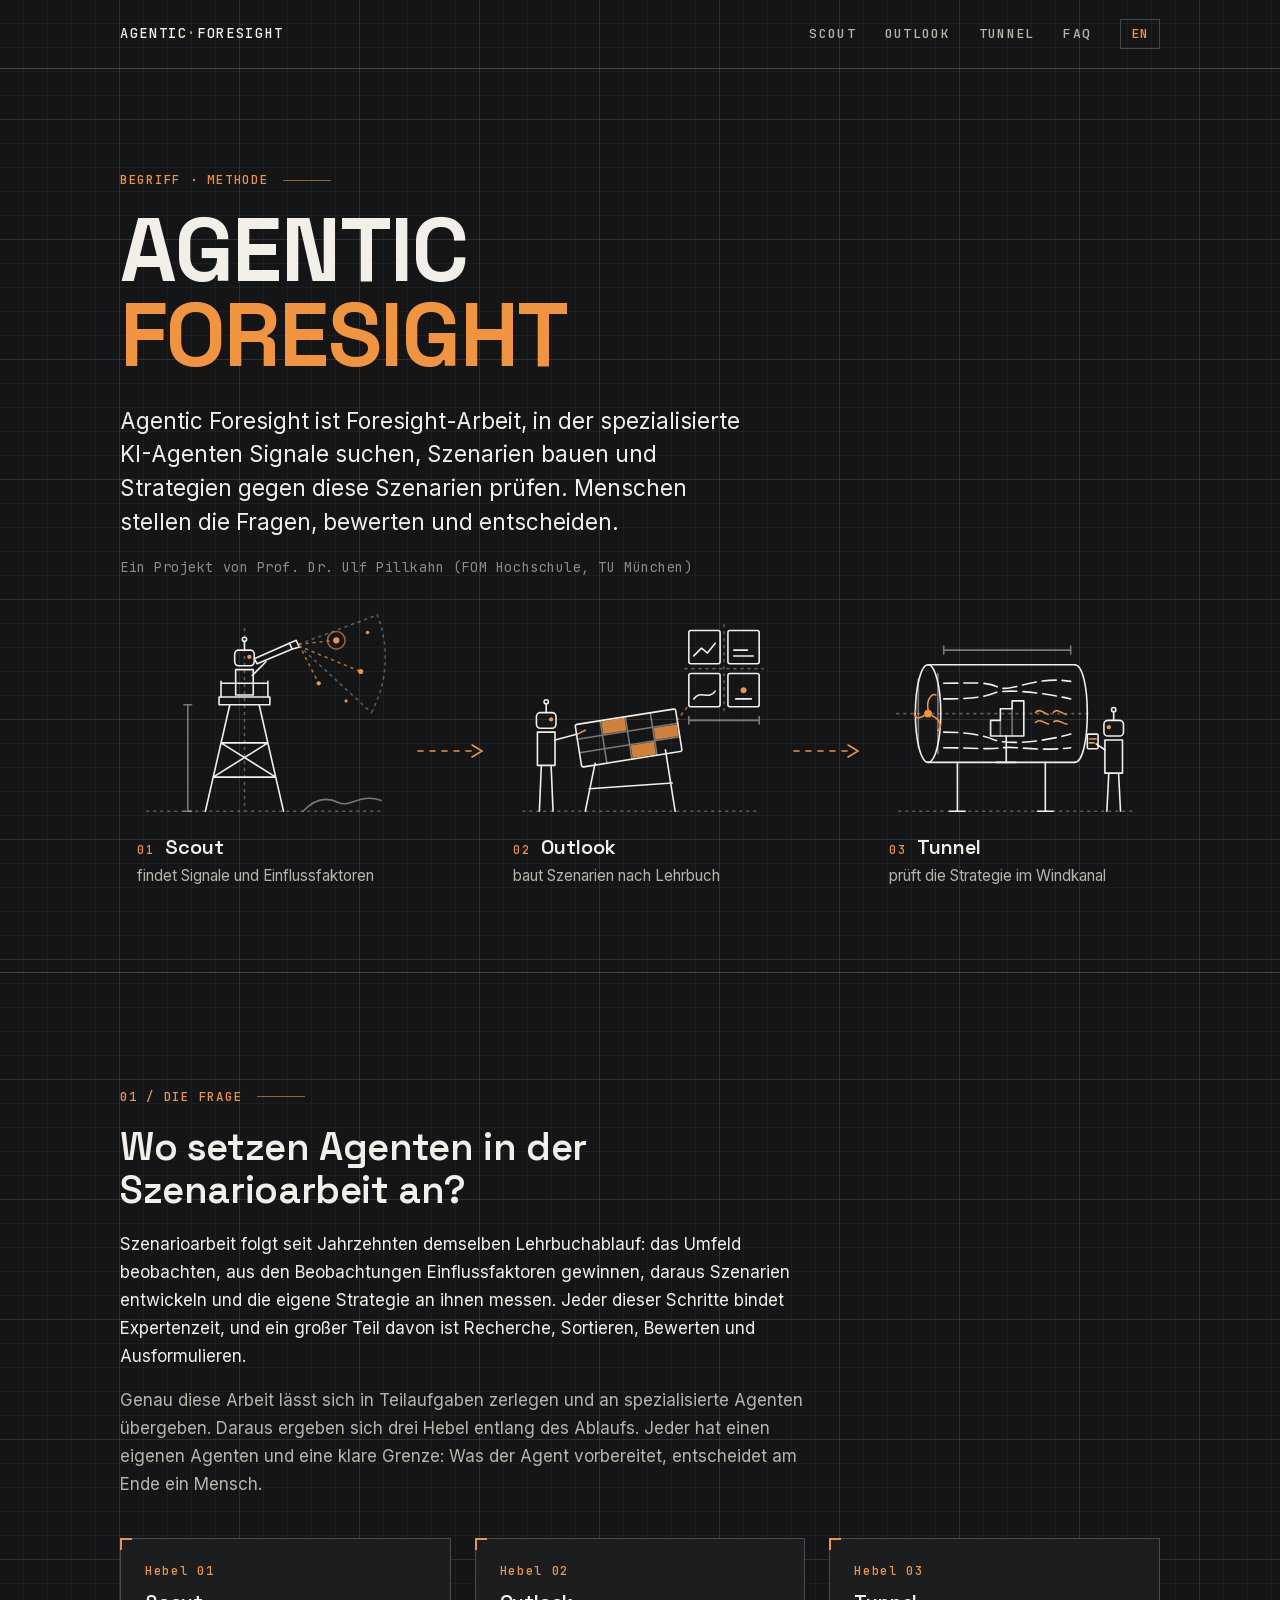
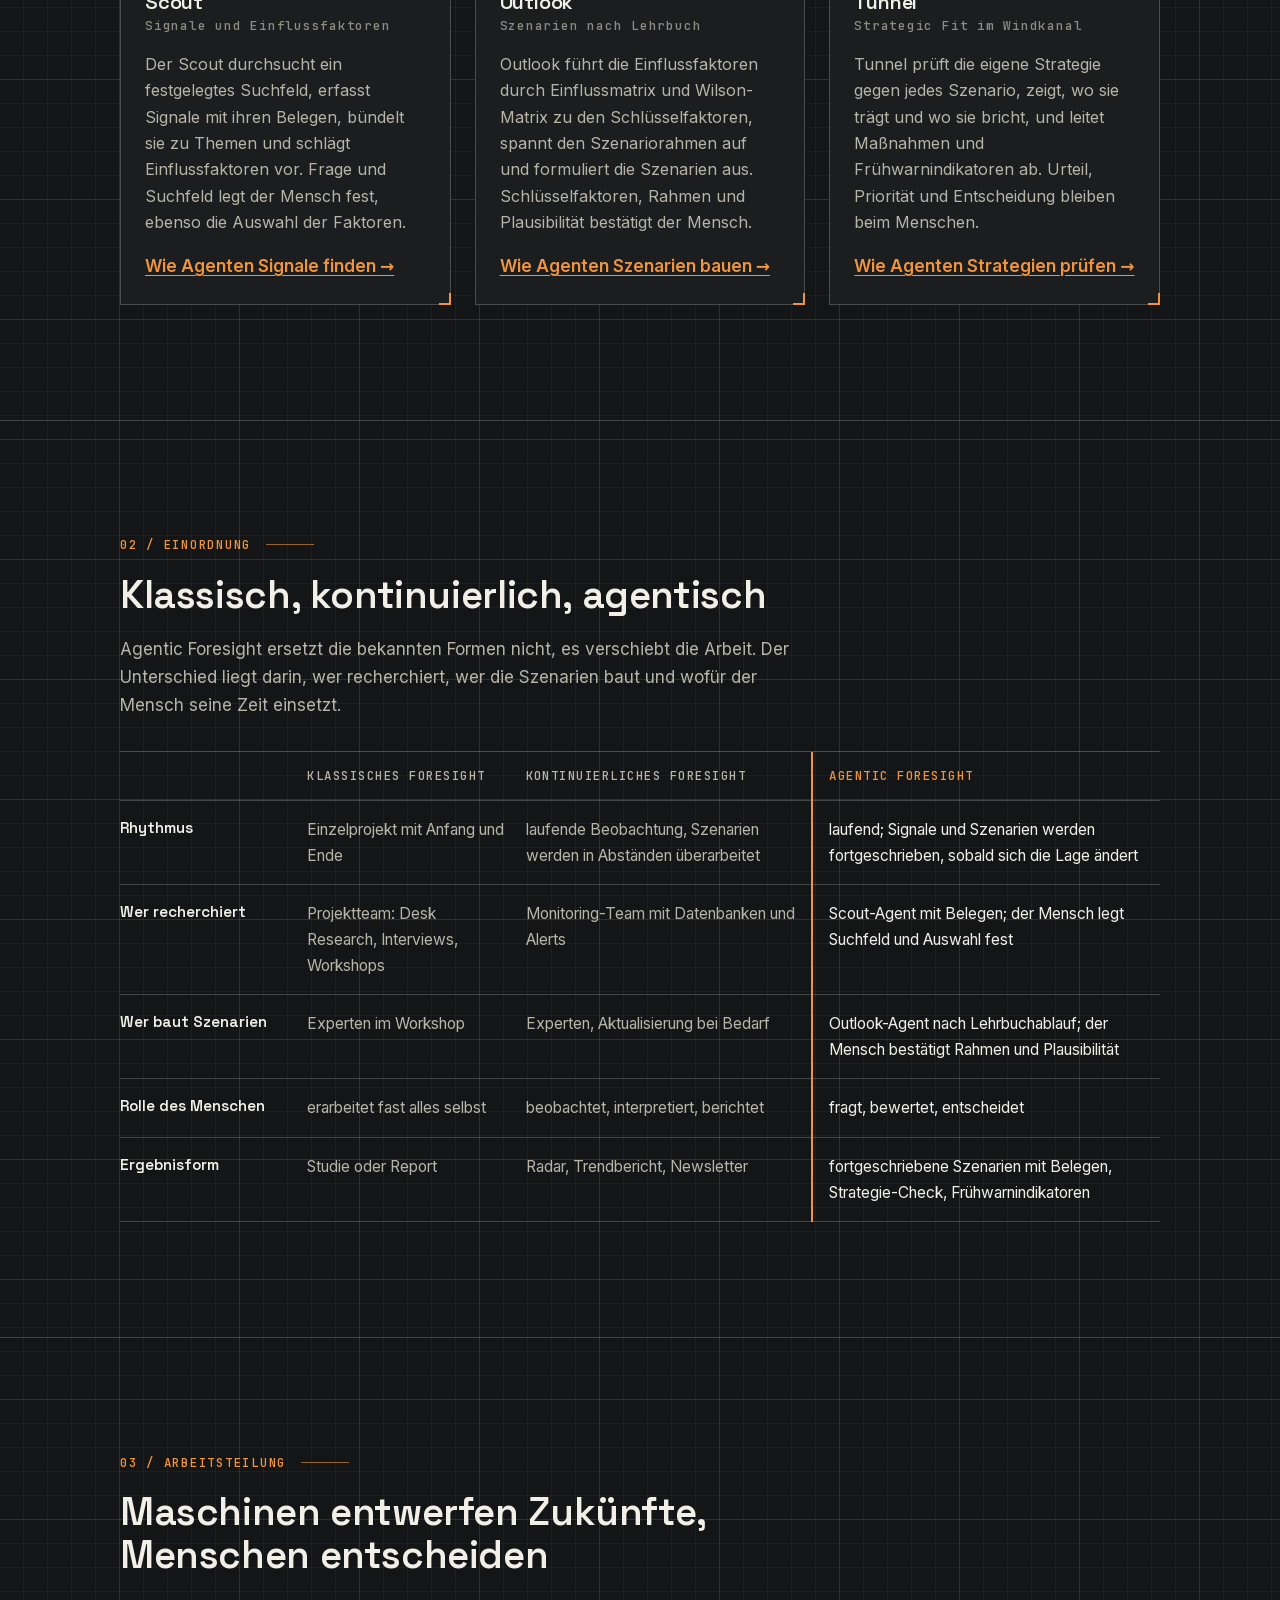
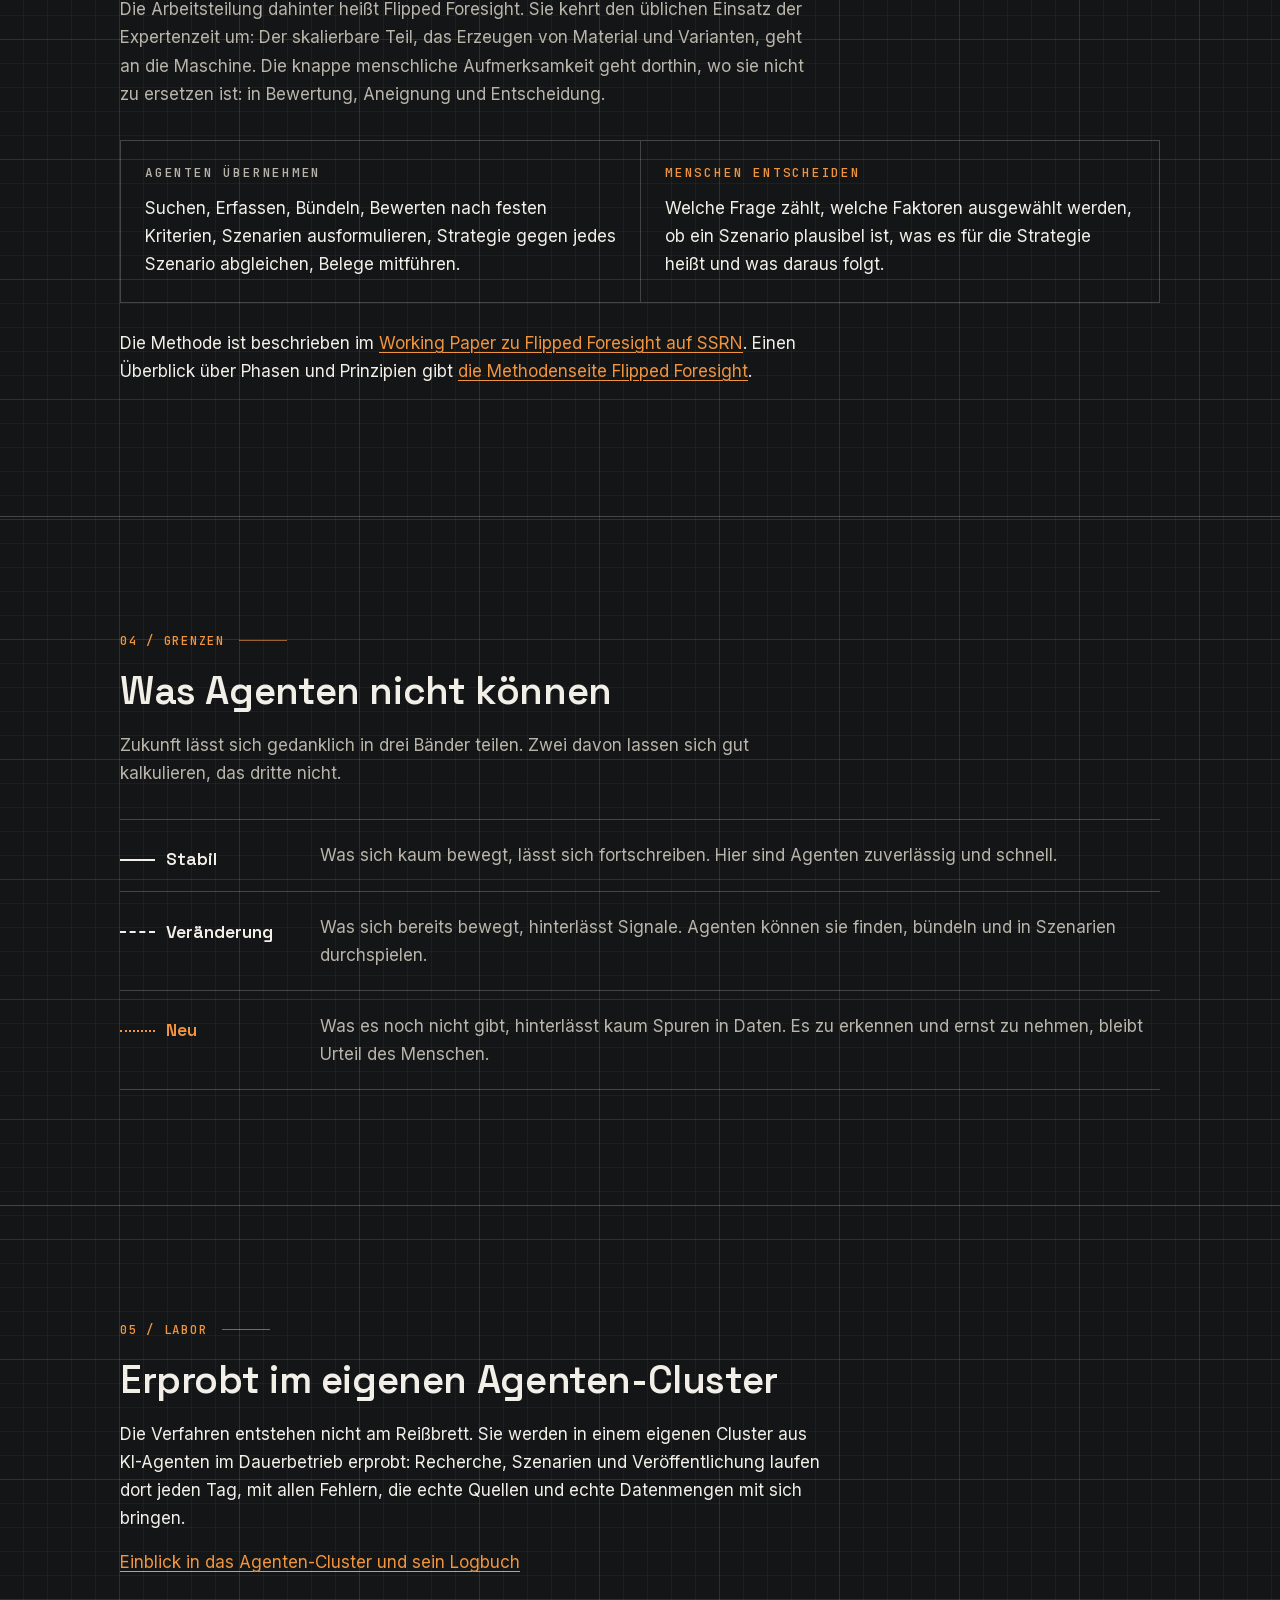
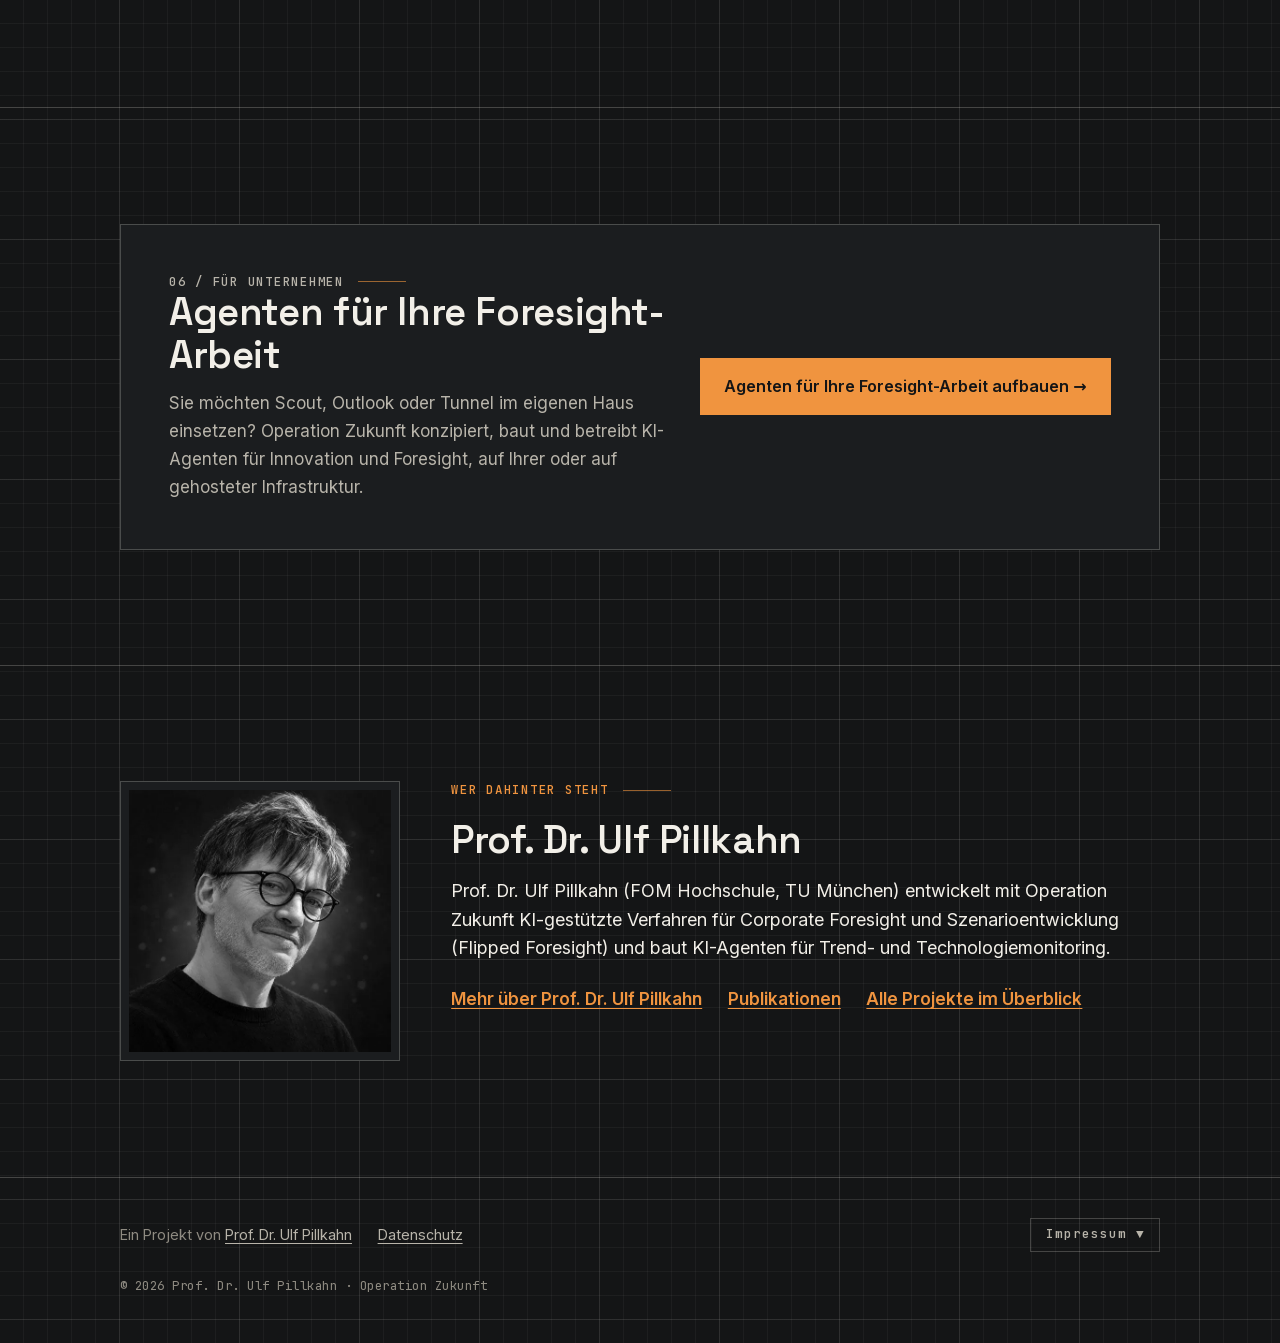
==== index.html @ a25719cb "Grundgerüst und deutsche Startseite (Checkpoint 1) Designsystem, Figuren Scout/Outlook/Tunnel als in" ====
<!DOCTYPE html>
<html lang="de">
<head>
    <meta charset="UTF-8">
    <meta name="viewport" content="width=device-width, initial-scale=1">
    <title>Agentic Foresight: KI-Agenten für Szenarioarbeit</title>
    <meta name="description" content="Agentic Foresight: KI-Agenten suchen Signale, bauen Szenarien und prüfen Strategien. Menschen fragen, bewerten und entscheiden. Methode und Grenzen.">
    <meta name="robots" content="index, follow">
    <link rel="canonical" href="https://agentic-foresight.com/">
    <link rel="alternate" hreflang="de" href="https://agentic-foresight.com/">
    <link rel="alternate" hreflang="en" href="https://agentic-foresight.com/en/">
    <link rel="alternate" hreflang="x-default" href="https://agentic-foresight.com/">
    <meta property="og:type" content="website">
    <meta property="og:site_name" content="Agentic Foresight">
    <meta property="og:locale" content="de_DE">
    <meta property="og:locale:alternate" content="en_GB">
    <meta property="og:url" content="https://agentic-foresight.com/">
    <meta property="og:title" content="Agentic Foresight: KI-Agenten für Szenarioarbeit">
    <meta property="og:description" content="Agentic Foresight: KI-Agenten suchen Signale, bauen Szenarien und prüfen Strategien. Menschen fragen, bewerten und entscheiden. Methode und Grenzen.">
    <meta property="og:image" content="https://agentic-foresight.com/img/og-de.png">
    <meta property="og:image:width" content="1200">
    <meta property="og:image:height" content="630">
    <meta property="og:image:alt" content="Agentic Foresight: die Agenten Scout, Outlook und Tunnel als Konstruktionsskizze">
    <meta name="twitter:card" content="summary_large_image">
    <meta name="twitter:creator" content="@Ulf_Pillkahn">
    <meta name="twitter:title" content="Agentic Foresight: KI-Agenten für Szenarioarbeit">
    <meta name="twitter:description" content="Agentic Foresight: KI-Agenten suchen Signale, bauen Szenarien und prüfen Strategien. Menschen fragen, bewerten und entscheiden. Methode und Grenzen.">
    <meta name="twitter:image" content="https://agentic-foresight.com/img/og-de.png">
    <meta name="twitter:image:alt" content="Agentic Foresight: die Agenten Scout, Outlook und Tunnel als Konstruktionsskizze">
    <meta name="theme-color" content="#141516">
    <link rel="preload" href="/fonts/space-grotesk-latin.woff2" as="font" type="font/woff2" crossorigin>
    <link rel="stylesheet" href="/css/style.css?v=2026-11-16">
    <link rel="icon" href="/favicon.svg" type="image/svg+xml">
    <!-- Strukturdaten: generiert von pflege/seo.py nach dem Cluster-Standard -->
    <script type="application/ld+json">
    {
      "@context": "https://schema.org",
      "@graph": [
        {
          "@type": "Person",
          "@id": "https://pillkahn.de/#person",
          "name": "Ulf Pillkahn",
          "honorificPrefix": "Prof. Dr.",
          "url": "https://pillkahn.de/",
          "sameAs": [
            "https://www.linkedin.com/in/prof-dr-ulf-pillkahn-1b7a6131/",
            "https://x.com/Ulf_Pillkahn",
            "https://www.youtube.com/@profandprompt"
          ]
        },
        {
          "@type": "Organization",
          "@id": "https://operation-zukunft.de/#organization",
          "name": "Operation Zukunft",
          "url": "https://operation-zukunft.de/",
          "founder": {
            "@id": "https://pillkahn.de/#person"
          }
        },
        {
          "@type": "WebSite",
          "@id": "https://agentic-foresight.com/#website",
          "url": "https://agentic-foresight.com/",
          "name": "Agentic Foresight",
          "inLanguage": [
            "de-DE",
            "en"
          ],
          "about": {
            "@id": "https://agentic-foresight.com/#term"
          },
          "author": {
            "@id": "https://pillkahn.de/#person"
          },
          "publisher": {
            "@id": "https://pillkahn.de/#person"
          }
        },
        {
          "@type": "DefinedTerm",
          "@id": "https://agentic-foresight.com/#term",
          "name": "Agentic Foresight",
          "description": "Agentic Foresight ist Foresight-Arbeit, in der spezialisierte KI-Agenten Signale suchen, Szenarien bauen und Strategien gegen diese Szenarien prüfen. Menschen stellen die Fragen, bewerten und entscheiden.",
          "url": "https://agentic-foresight.com/",
          "inLanguage": "de-DE",
          "creator": {
            "@id": "https://pillkahn.de/#person"
          },
          "subjectOf": {
            "@id": "https://papers.ssrn.com/sol3/papers.cfm?abstract_id=7322758"
          }
        },
        {
          "@type": "ScholarlyArticle",
          "@id": "https://papers.ssrn.com/sol3/papers.cfm?abstract_id=7322758",
          "name": "Flipped Foresight",
          "url": "https://papers.ssrn.com/sol3/papers.cfm?abstract_id=7322758",
          "sameAs": "https://doi.org/10.2139/ssrn.7322758",
          "author": {
            "@id": "https://pillkahn.de/#person"
          }
        },
        {
          "@type": "WebPage",
          "@id": "https://agentic-foresight.com/#webpage",
          "url": "https://agentic-foresight.com/",
          "name": "Agentic Foresight: KI-Agenten für Szenarioarbeit",
          "description": "Agentic Foresight: KI-Agenten suchen Signale, bauen Szenarien und prüfen Strategien. Menschen fragen, bewerten und entscheiden. Methode und Grenzen.",
          "inLanguage": "de-DE",
          "isPartOf": {
            "@id": "https://agentic-foresight.com/#website"
          },
          "about": {
            "@id": "https://agentic-foresight.com/#term"
          },
          "breadcrumb": {
            "@id": "https://agentic-foresight.com/#breadcrumb"
          },
          "mainEntity": {
            "@id": "https://agentic-foresight.com/#term"
          }
        },
        {
          "@type": "BreadcrumbList",
          "@id": "https://agentic-foresight.com/#breadcrumb",
          "itemListElement": [
            {
              "@type": "ListItem",
              "position": 1,
              "name": "Start",
              "item": "https://agentic-foresight.com/"
            }
          ]
        }
      ]
    }
    </script>
</head>
<body>
<a class="sprungmarke" href="#inhalt">Zum Inhalt springen</a>

<!-- kopf -->
<header class="kopf">
  <div class="huelle">
    <a class="marke" href="/">Agentic<b>·</b>Foresight</a>
    <nav class="nav" aria-label="Hauptnavigation">
      <a href="/scout/">Scout</a>
      <a href="/outlook/">Outlook</a>
      <a href="/tunnel/">Tunnel</a>
      <a href="/faq/">FAQ</a>
      <a class="sprache" href="/en/" hreflang="en" lang="en" data-track="sprache-en">EN</a>
    </nav>
  </div>
</header>
<!-- /kopf -->

<main id="inhalt">

<!-- ===================== AUFTAKT ===================== -->
<section class="auftakt">
  <div class="huelle">
    <p class="label">Begriff · Methode</p>
    <h1>Agentic <span>Foresight</span></h1>
    <p class="definition">Agentic Foresight ist Foresight-Arbeit, in der spezialisierte KI-Agenten Signale suchen, Szenarien bauen und Strategien gegen diese Szenarien prüfen. Menschen stellen die Fragen, bewerten und entscheiden.</p>
    <p class="zuschreibung">Ein Projekt von Prof. Dr. Ulf Pillkahn (FOM Hochschule, TU München)</p>

    <!-- Agenten-Architektur: Scout → Outlook → Tunnel -->
    <nav class="kette" aria-label="Agenten-Architektur: Scout, Outlook, Tunnel">
      <a class="knoten" href="/scout/" data-track="hebel-scout">
        <!-- figur:scout -->
<svg class="fig fig-scout" viewBox="0 0 260 220" xmlns="http://www.w3.org/2000/svg" aria-hidden="true" focusable="false">
  <!-- Konstruktionslinien -->
  <path class="k" d="M10 205H250M110 18V205"/>
  <!-- Ausguck: Beine, Streben, Plattform, Geländer -->
  <path d="M70 205L95 96M150 205L125 96M78 170H142M86 135H134M78 170L134 135M142 170L86 135"/>
  <path d="M84 96H136V88H84Z"/>
  <path d="M86 88V72M134 88V72M86 74H134"/>
  <!-- Agent -->
  <path d="M101 60h18v26h-18z"/>
  <rect x="100" y="40" width="20" height="16" rx="4"/>
  <path d="M110 40V31"/>
  <circle cx="110" cy="29" r="2.2"/>
  <circle class="of" cx="115" cy="47" r="2.2"/>
  <path d="M118 66L132 52"/>
  <!-- Fernrohr -->
  <path d="M120 49L156 33L159 39L123 54Z"/>
  <path d="M156 33L163 30L166 37L159 39"/>
  <!-- Suchfeld: Sektor vor dem Fernrohr -->
  <path class="k" d="M166 34L246 4M166 36L240 104M246 4A120 120 0 0 1 240 104"/>
  <!-- Bemaßung Turmhöhe -->
  <path class="d" d="M52 96V205M48 96H56M48 205H56"/>
  <!-- Horizont -->
  <path class="d" d="M170 205C182 192 194 190 206 196S228 186 250 194"/>
  <!-- Sichtlinien und Signale -->
  <path class="k o" d="M166 34L204 30M166 36L229 62M166 35L186 74"/>
  <circle class="of puls" cx="204" cy="30" r="3.2"/>
  <circle class="o ring" cx="204" cy="30" r="9"/>
  <circle class="of puls p2" cx="229" cy="62" r="2.6"/>
  <circle class="of puls p3" cx="186" cy="74" r="2.2"/>
  <circle class="of puls p4" cx="236" cy="22" r="1.8"/>
  <circle class="of puls p2" cx="214" cy="92" r="1.6"/>
</svg>
<!-- /figur -->
        <span class="knoten-name"><small>01</small>Scout</span>
        <span class="knoten-satz">findet Signale und Einflussfaktoren</span>
      </a>
      <svg class="verbinder" viewBox="0 0 72 24" aria-hidden="true" focusable="false"><path class="fluss" d="M2 12H62"/><path d="M56 6L66 12L56 18"/></svg>
      <a class="knoten" href="/outlook/" data-track="hebel-outlook">
        <!-- figur:outlook -->
<svg class="fig fig-outlook" viewBox="0 0 260 220" xmlns="http://www.w3.org/2000/svg" aria-hidden="true" focusable="false">
  <!-- Konstruktionslinien -->
  <path class="k" d="M10 205H250M216 14V104M176 59H256"/>
  <!-- Vier Szenariotafeln im Szenariokreuz -->
  <rect x="180" y="20" width="32" height="34" rx="2"/>
  <rect x="220" y="20" width="32" height="34" rx="2"/>
  <rect x="180" y="64" width="32" height="34" rx="2"/>
  <rect x="220" y="64" width="32" height="34" rx="2"/>
  <path d="M185 46L193 38L199 43L207 33M226 46H246M226 40H240M185 90C192 80 200 92 207 82"/>
  <circle class="of" cx="236" cy="81" r="3"/>
  <path d="M228 90H244"/>
  <!-- Zeichentisch mit Einflussmatrix -->
  <g transform="rotate(-9 118 128)">
    <rect x="66" y="108" width="104" height="44" rx="2"/>
    <path class="d" d="M92 108V152M118 108V152M144 108V152M66 123H170M66 137H170"/>
    <rect class="of mx" x="93" y="109" width="24" height="13"/>
    <rect class="of mx m2" x="145" y="124" width="24" height="12"/>
    <rect class="of mx m3" x="119" y="138" width="24" height="13"/>
  </g>
  <path d="M84 156L74 205M156 142L166 205M78 182L163 176"/>
  <!-- Verbindung Tisch → Tafeln -->
  <path class="k o" d="M168 112L180 96"/>
  <!-- Bemaßung Szenariokreuz -->
  <path class="d" d="M180 112H252M180 108V116M252 108V116"/>
  <!-- Agent mit Stift -->
  <rect x="24" y="104" width="20" height="16" rx="4"/>
  <path d="M34 104V95"/>
  <circle cx="34" cy="93" r="2.2"/>
  <circle class="of" cx="39" cy="111" r="2.2"/>
  <path d="M25 124h18v34h-18zM29 158L27 205M39 158L41 205"/>
  <path d="M43 132L66 126"/>
  <path class="o" d="M66 126L74 122"/>
</svg>
<!-- /figur -->
        <span class="knoten-name"><small>02</small>Outlook</span>
        <span class="knoten-satz">baut Szenarien nach Lehrbuch</span>
      </a>
      <svg class="verbinder" viewBox="0 0 72 24" aria-hidden="true" focusable="false"><path class="fluss" d="M2 12H62"/><path d="M56 6L66 12L56 18"/></svg>
      <a class="knoten" href="/tunnel/" data-track="hebel-tunnel">
        <!-- figur:tunnel -->
<svg class="fig fig-tunnel" viewBox="0 0 260 220" xmlns="http://www.w3.org/2000/svg" aria-hidden="true" focusable="false">
  <!-- Konstruktionslinien -->
  <path class="k" d="M10 205H250M8 105H206"/>
  <!-- Windkanal -->
  <path d="M40 55H190M40 155H190"/>
  <ellipse cx="40" cy="105" rx="13" ry="50"/>
  <path d="M190 55C198 55 203 77 203 105S198 155 190 155"/>
  <path d="M70 155V205M160 155V205M62 205H78M152 205H168"/>
  <!-- Bemaßung Messstrecke -->
  <path class="d" d="M56 40H186M56 36V44M186 36V44"/>
  <!-- Gitter am Einlass -->
  <path class="d" d="M30 70V140M50 64V146"/>
  <!-- Gebläse -->
  <circle class="of" cx="40" cy="105" r="4"/>
  <path class="o" d="M40 101C38 90 44 84 48 86M44 107C54 112 54 120 50 122M36 107C27 113 25 106 27 102"/>
  <!-- Strömungslinien -->
  <path class="str" d="M56 74C86 74 100 72 112 78S150 66 186 72"/>
  <path class="str s2" d="M56 90C84 90 98 88 108 84S150 82 186 90"/>
  <path class="str s3" d="M56 124C84 124 98 128 108 132S150 136 186 126"/>
  <path class="str s2" d="M56 140C88 140 104 142 116 140S152 144 186 140"/>
  <!-- Turbulenz hinter dem Modell -->
  <path class="o str s3" d="M150 104c6-7 12 7 18 0s12 7 18 0"/>
  <path class="o str" d="M150 114c6-6 12 6 18 0s12 6 18 0"/>
  <!-- Strategiemodell auf Stativ -->
  <path d="M120 128V155M110 155H130"/>
  <path d="M104 128V112H114V100H126V92H138V128Z"/>
  <path class="d" d="M114 112V128M126 100V128"/>
  <!-- Agent mit Messblatt -->
  <rect x="220" y="112" width="20" height="16" rx="4"/>
  <path d="M230 112V103"/>
  <circle cx="230" cy="101" r="2.2"/>
  <circle class="of" cx="225" cy="119" r="2.2"/>
  <path d="M221 132h18v34h-18zM225 166L223 205M235 166L237 205"/>
  <path d="M221 142L212 136"/>
  <rect x="203" y="126" width="11" height="15" rx="1"/>
  <path class="o" d="M205 131H212M205 135H210"/>
</svg>
<!-- /figur -->
        <span class="knoten-name"><small>03</small>Tunnel</span>
        <span class="knoten-satz">prüft die Strategie im Windkanal</span>
      </a>
    </nav>
  </div>
</section>

<!-- ===================== DIE FRAGE + HEBEL ===================== -->
<section class="sektion" id="hebel">
  <div class="huelle">
    <p class="label">01 / Die Frage</p>
    <h2>Wo setzen Agenten in der Szenarioarbeit an?</h2>
    <div class="lese">
      <p>Szenarioarbeit folgt seit Jahrzehnten demselben Lehrbuchablauf: das Umfeld beobachten, aus den Beobachtungen Einflussfaktoren gewinnen, daraus Szenarien entwickeln und die eigene Strategie an ihnen messen. Jeder dieser Schritte bindet Expertenzeit, und ein großer Teil davon ist Recherche, Sortieren, Bewerten und Ausformulieren.</p>
      <p class="zweit">Genau diese Arbeit lässt sich in Teilaufgaben zerlegen und an spezialisierte Agenten übergeben. Daraus ergeben sich drei Hebel entlang des Ablaufs. Jeder hat einen eigenen Agenten und eine klare Grenze: Was der Agent vorbereitet, entscheidet am Ende ein Mensch.</p>
    </div>

    <div class="hebel-raster">
      <article class="hebel">
        <p class="nr">Hebel 01</p>
        <h3>Scout</h3>
        <p class="unter">Signale und Einflussfaktoren</p>
        <p>Der Scout durchsucht ein festgelegtes Suchfeld, erfasst Signale mit ihren Belegen, bündelt sie zu Themen und schlägt Einflussfaktoren vor. Frage und Suchfeld legt der Mensch fest, ebenso die Auswahl der Faktoren.</p>
        <a class="weiter" href="/scout/" data-track="hebel-scout">Wie Agenten Signale finden →</a>
      </article>
      <article class="hebel">
        <p class="nr">Hebel 02</p>
        <h3>Outlook</h3>
        <p class="unter">Szenarien nach Lehrbuch</p>
        <p>Outlook führt die Einflussfaktoren durch Einflussmatrix und Wilson-Matrix zu den Schlüsselfaktoren, spannt den Szenariorahmen auf und formuliert die Szenarien aus. Schlüsselfaktoren, Rahmen und Plausibilität bestätigt der Mensch.</p>
        <a class="weiter" href="/outlook/" data-track="hebel-outlook">Wie Agenten Szenarien bauen →</a>
      </article>
      <article class="hebel">
        <p class="nr">Hebel 03</p>
        <h3>Tunnel</h3>
        <p class="unter">Strategic Fit im Windkanal</p>
        <p>Tunnel prüft die eigene Strategie gegen jedes Szenario, zeigt, wo sie trägt und wo sie bricht, und leitet Maßnahmen und Frühwarnindikatoren ab. Urteil, Priorität und Entscheidung bleiben beim Menschen.</p>
        <a class="weiter" href="/tunnel/" data-track="hebel-tunnel">Wie Agenten Strategien prüfen →</a>
      </article>
    </div>
  </div>
</section>

<!-- ===================== VERGLEICH ===================== -->
<section class="sektion" id="vergleich">
  <div class="huelle">
    <p class="label">02 / Einordnung</p>
    <h2>Klassisch, kontinuierlich, agentisch</h2>
    <p class="lese zweit">Agentic Foresight ersetzt die bekannten Formen nicht, es verschiebt die Arbeit. Der Unterschied liegt darin, wer recherchiert, wer die Szenarien baut und wofür der Mensch seine Zeit einsetzt.</p>
    <div class="tabelle-huelle" role="region" aria-label="Vergleichstabelle" tabindex="0">
      <table class="vergleich">
        <thead>
          <tr><th scope="col"><span class="sr">Merkmal</span></th><th scope="col">Klassisches Foresight</th><th scope="col">Kontinuierliches Foresight</th><th scope="col" class="ag">Agentic Foresight</th></tr>
        </thead>
        <tbody>
          <tr><th scope="row">Rhythmus</th><td>Einzelprojekt mit Anfang und Ende</td><td>laufende Beobachtung, Szenarien werden in Abständen überarbeitet</td><td class="ag">laufend; Signale und Szenarien werden fortgeschrieben, sobald sich die Lage ändert</td></tr>
          <tr><th scope="row">Wer recherchiert</th><td>Projektteam: Desk Research, Interviews, Workshops</td><td>Monitoring-Team mit Datenbanken und Alerts</td><td class="ag">Scout-Agent mit Belegen; der Mensch legt Suchfeld und Auswahl fest</td></tr>
          <tr><th scope="row">Wer baut Szenarien</th><td>Experten im Workshop</td><td>Experten, Aktualisierung bei Bedarf</td><td class="ag">Outlook-Agent nach Lehrbuchablauf; der Mensch bestätigt Rahmen und Plausibilität</td></tr>
          <tr><th scope="row">Rolle des Menschen</th><td>erarbeitet fast alles selbst</td><td>beobachtet, interpretiert, berichtet</td><td class="ag">fragt, bewertet, entscheidet</td></tr>
          <tr><th scope="row">Ergebnisform</th><td>Studie oder Report</td><td>Radar, Trendbericht, Newsletter</td><td class="ag">fortgeschriebene Szenarien mit Belegen, Strategie-Check, Frühwarnindikatoren</td></tr>
        </tbody>
      </table>
    </div>
  </div>
</section>

<!-- ===================== FLIPPED FORESIGHT ===================== -->
<section class="sektion" id="arbeitsteilung">
  <div class="huelle">
    <p class="label">03 / Arbeitsteilung</p>
    <h2>Maschinen entwerfen Zukünfte, Menschen entscheiden</h2>
    <p class="lese zweit">Die Arbeitsteilung dahinter heißt Flipped Foresight. Sie kehrt den üblichen Einsatz der Expertenzeit um: Der skalierbare Teil, das Erzeugen von Material und Varianten, geht an die Maschine. Die knappe menschliche Aufmerksamkeit geht dorthin, wo sie nicht zu ersetzen ist: in Bewertung, Aneignung und Entscheidung.</p>
    <div class="teilung">
      <div class="maschine">
        <h3>Agenten übernehmen</h3>
        <p>Suchen, Erfassen, Bündeln, Bewerten nach festen Kriterien, Szenarien ausformulieren, Strategie gegen jedes Szenario abgleichen, Belege mitführen.</p>
      </div>
      <div class="mensch">
        <h3>Menschen entscheiden</h3>
        <p>Welche Frage zählt, welche Faktoren ausgewählt werden, ob ein Szenario plausibel ist, was es für die Strategie heißt und was daraus folgt.</p>
      </div>
    </div>
    <p class="lese nachsatz">Die Methode ist beschrieben im <a href="https://papers.ssrn.com/sol3/papers.cfm?abstract_id=7322758" data-track="paper-ssrn">Working Paper zu Flipped Foresight auf SSRN</a>. Einen Überblick über Phasen und Prinzipien gibt <a href="https://flipped-foresight.com/de/">die Methodenseite Flipped Foresight</a>.</p>
  </div>
</section>

<!-- ===================== GRENZEN ===================== -->
<section class="sektion" id="grenzen">
  <div class="huelle">
    <p class="label">04 / Grenzen</p>
    <h2>Was Agenten nicht können</h2>
    <p class="lese zweit">Zukunft lässt sich gedanklich in drei Bänder teilen. Zwei davon lassen sich gut kalkulieren, das dritte nicht.</p>
    <div class="baender">
      <div class="band s"><b>Stabil</b><p>Was sich kaum bewegt, lässt sich fortschreiben. Hier sind Agenten zuverlässig und schnell.</p></div>
      <div class="band v"><b>Veränderung</b><p>Was sich bereits bewegt, hinterlässt Signale. Agenten können sie finden, bündeln und in Szenarien durchspielen.</p></div>
      <div class="band n"><b>Neu</b><p>Was es noch nicht gibt, hinterlässt kaum Spuren in Daten. Es zu erkennen und ernst zu nehmen, bleibt Urteil des Menschen.</p></div>
    </div>
  </div>
</section>

<!-- ===================== LABOR ===================== -->
<section class="sektion" id="labor">
  <div class="huelle">
    <p class="label">05 / Labor</p>
    <h2>Erprobt im eigenen Agenten-Cluster</h2>
    <div class="lese">
      <p>Die Verfahren entstehen nicht am Reißbrett. Sie werden in einem eigenen Cluster aus KI-Agenten im Dauerbetrieb erprobt: Recherche, Szenarien und Veröffentlichung laufen dort jeden Tag, mit allen Fehlern, die echte Quellen und echte Datenmengen mit sich bringen.</p>
      <p><a href="https://operation-zukunft.de/cluster.html">Einblick in das Agenten-Cluster und sein Logbuch</a></p>
    </div>
  </div>
</section>

<!-- ===================== AUFRUF ===================== -->
<section class="sektion" id="gespraech">
  <div class="huelle">
    <div class="aufruf">
      <div>
        <p class="label">06 / Für Unternehmen</p>
        <h2>Agenten für Ihre Foresight-Arbeit</h2>
        <p>Sie möchten Scout, Outlook oder Tunnel im eigenen Haus einsetzen? Operation Zukunft konzipiert, baut und betreibt KI-Agenten für Innovation und Foresight, auf Ihrer oder auf gehosteter Infrastruktur.</p>
      </div>
      <a class="knopf" href="https://operation-zukunft.de/#angebote" data-track="cta-angebot">Agenten für Ihre Foresight-Arbeit aufbauen →</a>
    </div>
  </div>
</section>

<!-- ===================== ABOUT ===================== -->
<section class="sektion" id="person">
  <div class="huelle about">
    <figure>
      <picture>
        <source srcset="/img/portrait-pillkahn.webp" type="image/webp">
        <img src="/img/portrait-pillkahn.jpg" alt="Porträt Prof. Dr. Ulf Pillkahn" width="560" height="560" loading="lazy" decoding="async">
      </picture>
    </figure>
    <div>
      <p class="label">Wer dahinter steht</p>
      <h2>Prof. Dr. Ulf Pillkahn</h2>
      <!-- Kernsatz des Clusters, wörtlich (CLUSTER-STANDARD.md im Repo von pillkahn.de) -->
      <p class="kernsatz">Prof. Dr. Ulf Pillkahn (FOM Hochschule, TU München) entwickelt mit Operation Zukunft KI-gestützte Verfahren für Corporate Foresight und Szenarioentwicklung (Flipped Foresight) und baut KI-Agenten für Trend- und Technologiemonitoring.</p>
      <div class="about-links">
        <a href="https://pillkahn.de/about/" data-track="about-pillkahn">Mehr über Prof. Dr. Ulf Pillkahn</a>
        <a href="https://pillkahn.de/publikationen/" data-track="about-publikationen">Publikationen</a>
        <a href="https://pillkahn.de/oekosystem/" data-track="about-oekosystem">Alle Projekte im Überblick</a>
      </div>
    </div>
  </div>
</section>

</main>

<!-- fuss -->
<footer class="fuss">
  <div class="huelle">
    <div class="fuss-zeile">
      <div class="fuss-links">
        <p class="cluster-hinweis">Ein Projekt von <a href="https://pillkahn.de/">Prof. Dr. Ulf Pillkahn</a></p>
        <a href="/datenschutz/" data-track="datenschutz">Datenschutz</a>
      </div>
      <button class="impressum-toggle" type="button" aria-expanded="false" aria-controls="impressum" data-text="Impressum">Impressum ▼</button>
    </div>
    <div id="impressum" class="impressum">
      <h2>Impressum</h2>
      <p><strong>Angaben gemäß § 5 DDG</strong></p>
      <p>Prof. Dr. Ulf Pillkahn<br>Maxhofstraße 28<br>81475 München</p>
      <p><strong>Kontakt:</strong> <a href="mailto:info@operation-zukunft.de">info@operation-zukunft.de</a></p>
      <p><strong>Verantwortlich für den Inhalt nach § 18 Abs. 2 MStV:</strong><br>Prof. Dr. Ulf Pillkahn</p>
      <p><strong>Haftungsausschluss:</strong> Die Inhalte dieser Seiten wurden mit größter Sorgfalt erstellt. Für die Richtigkeit, Vollständigkeit und Aktualität der Inhalte kann jedoch keine Gewähr übernommen werden. Als Diensteanbieter ist Prof. Dr. Ulf Pillkahn gemäß § 7 Abs. 1 DDG für eigene Inhalte auf diesen Seiten nach den allgemeinen Gesetzen verantwortlich, nach §§ 8 bis 10 DDG jedoch nicht verpflichtet, übermittelte oder gespeicherte fremde Informationen zu überwachen oder nach Umständen zu forschen, die auf eine rechtswidrige Tätigkeit hinweisen. Für die Inhalte verlinkter externer Seiten sind ausschließlich deren Betreiber verantwortlich.</p>
    </div>
    <p class="copy">© 2026 Prof. Dr. Ulf Pillkahn · Operation Zukunft</p>
  </div>
</footer>
<!-- /fuss -->

<script src="/js/main.js?v=2026-11-16" defer></script>
<script src="/js/track.js?v=2026-11-16" defer></script>
</body>
</html>
---- css/style.css ----
/* ============================================================
   agentic-foresight.com — style.css
   Designsystem: designsystem.md im Repo. Tokens nur hier ändern.
   ============================================================ */

/* ---------- 1. Schriften (selbst gehostet, OFL) ---------- */
@font-face { font-family: 'Space Grotesk'; font-style: normal; font-weight: 400 700;
  font-display: swap; src: url('../fonts/space-grotesk-latin.woff2') format('woff2'); }
@font-face { font-family: 'Inter'; font-style: normal; font-weight: 300 700;
  font-display: swap; src: url('../fonts/inter-latin.woff2') format('woff2'); }
@font-face { font-family: 'JetBrains Mono'; font-style: normal; font-weight: 400 500;
  font-display: swap; src: url('../fonts/jetbrains-mono-latin.woff2') format('woff2'); }

/* ---------- 2. Tokens ---------- */
:root {
  --grund: #141516;
  --flaeche: #1B1D1F;
  --kreide: #F2EFE8;
  --kreide-2: #B8B4AA;
  --kreide-3: #8F8B82;
  --orange: #F0943F;
  --raster: rgba(242, 239, 232, .045);
  --raster-2: rgba(242, 239, 232, .08);
  --linie: rgba(242, 239, 232, .22);

  --f-titel: 'Space Grotesk', system-ui, sans-serif;
  --f-text: 'Inter', system-ui, sans-serif;
  --f-mono: 'JetBrains Mono', ui-monospace, monospace;

  --breite: 1120px;
  --lese: 44rem;
  --rand: clamp(1rem, 4vw, 2.5rem);
  --sektion: clamp(4rem, 9vw, 7.5rem);
  color-scheme: dark;
}

/* ---------- 3. Grundlagen ---------- */
*, *::before, *::after { box-sizing: border-box; }
html { -webkit-text-size-adjust: 100%; scroll-behavior: smooth; }
body {
  margin: 0;
  background-color: var(--grund);
  /* Karopapier: zwei Linienraster, kein Bild */
  background-image:
    linear-gradient(var(--raster-2) 1px, transparent 1px),
    linear-gradient(90deg, var(--raster-2) 1px, transparent 1px),
    linear-gradient(var(--raster) 1px, transparent 1px),
    linear-gradient(90deg, var(--raster) 1px, transparent 1px);
  background-size: 120px 120px, 120px 120px, 24px 24px, 24px 24px;
  background-position: -1px -1px;
  color: var(--kreide);
  font: 400 1.0625rem/1.65 var(--f-text);
  overflow-x: hidden;
}
img, svg { display: block; max-width: 100%; }
a { color: var(--orange); text-decoration: underline; text-decoration-thickness: 1px;
    text-underline-offset: .2em; }
a:hover { text-decoration-thickness: 2px; }
:focus-visible { outline: 2px solid var(--orange); outline-offset: 3px; }
h1, h2, h3 { font-family: var(--f-titel); line-height: 1.12; margin: 0; letter-spacing: -.01em; }
h2 { font-size: clamp(1.6rem, 3.6vw, 2.4rem); font-weight: 600; margin-bottom: 1.2rem; max-width: 28ch; }
h3 { font-size: 1.25rem; font-weight: 600; }
p { margin: 0 0 1rem; }
.lese { max-width: var(--lese); }
.nachsatz { margin-top: 1.6rem; }
.sr { position: absolute; width: 1px; height: 1px; overflow: hidden; clip-path: inset(50%); white-space: nowrap; }
.zweit { color: var(--kreide-2); }
.sprungmarke { position: absolute; left: -999px; top: 0; background: var(--orange); color: var(--grund);
  padding: .6rem 1rem; z-index: 10; }
.sprungmarke:focus { left: 1rem; }
.huelle { max-width: var(--breite); margin: 0 auto; padding-inline: var(--rand); }

/* ---------- 4. Label (Bemaßung) ---------- */
.label {
  font: 500 .78rem/1.4 var(--f-mono); letter-spacing: .14em; text-transform: uppercase;
  color: var(--orange); margin: 0 0 1.2rem; display: flex; align-items: center; gap: .9rem;
}
.label::after { content: ""; flex: 0 0 3rem; height: 1px; background: var(--orange); opacity: .6; }

/* ---------- 5. Kopf ---------- */
.kopf { border-bottom: 1px solid var(--linie); }
.kopf .huelle { display: flex; align-items: center; justify-content: space-between; gap: 1rem;
  min-height: 4.25rem; flex-wrap: wrap; }
.marke { font: 500 .85rem/1 var(--f-mono); letter-spacing: .12em; text-transform: uppercase;
  color: var(--kreide); text-decoration: none; white-space: nowrap; }
.marke b { color: var(--orange); font-weight: 500; }
.nav { display: flex; align-items: center; gap: clamp(.9rem, 2.4vw, 1.8rem); flex-wrap: wrap; }
.nav a { color: var(--kreide-2); text-decoration: none; font: 500 .82rem/1 var(--f-mono);
  letter-spacing: .1em; text-transform: uppercase; padding-block: .5rem; }
.nav a:hover, .nav a[aria-current="page"] { color: var(--kreide); }
.nav a[aria-current="page"] { box-shadow: inset 0 -2px 0 var(--orange); }
.nav .sprache { color: var(--orange); border: 1px solid var(--linie); padding: .45rem .6rem; }

/* ---------- 6. Auftakt ---------- */
.auftakt { padding-block: clamp(3.5rem, 8vw, 6.5rem) clamp(2.5rem, 5vw, 4rem); }
.auftakt h1 { font-size: clamp(2.6rem, 8vw, 5.6rem); font-weight: 700; line-height: .95;
  text-transform: uppercase; letter-spacing: -.015em; margin-bottom: 1.6rem; }
.auftakt h1 span { display: block; color: var(--orange); }
.definition { font-size: clamp(1.15rem, 2vw, 1.4rem); line-height: 1.5; max-width: 40rem; margin-bottom: 1.2rem; }
.zuschreibung { font: 400 .85rem/1.5 var(--f-mono); color: var(--kreide-3); letter-spacing: .04em; }

/* ---------- 7. Agentenkette ---------- */
.kette { display: grid; grid-template-columns: 1fr 4.5rem 1fr 4.5rem 1fr; align-items: center;
  gap: .5rem; margin-block: 1rem 0; }
.knoten { display: block; text-decoration: none; color: var(--kreide); padding: 1rem 1rem 1.2rem;
  border: 1px solid transparent; position: relative; }
.knoten:hover { border-color: var(--linie); }
.knoten svg { width: 100%; height: auto; aspect-ratio: 260 / 220; }
.knoten-name { display: flex; align-items: baseline; gap: .7rem; margin-top: .6rem;
  font: 600 1.25rem/1.2 var(--f-titel); }
.knoten-name small { font: 500 .72rem/1 var(--f-mono); letter-spacing: .14em; color: var(--orange); }
.knoten-satz { display: block; margin-top: .35rem; color: var(--kreide-2); font-size: .95rem; line-height: 1.5; }
.verbinder { width: 100%; height: auto; }
.verbinder path { fill: none; stroke: var(--orange); stroke-width: 1.6; stroke-linecap: round;
  vector-effect: non-scaling-stroke; }
.verbinder .fluss { stroke-dasharray: 5 7; animation: fluss 1.4s linear infinite; }

/* ---------- 8. Figuren ---------- */
.fig { fill: none; stroke: var(--kreide); stroke-width: 1.6; stroke-linecap: round; stroke-linejoin: round; }
.fig * { vector-effect: non-scaling-stroke; }
.fig .k { stroke-opacity: .32; stroke-dasharray: 2 5; }
.fig .d { stroke-opacity: .45; }
.fig .o { stroke: var(--orange); }
.fig .k.o { stroke-opacity: .7; }
.fig .of { fill: var(--orange); stroke: none; }
.fig .mx { opacity: .85; }
.fig .ring { stroke-opacity: .6; }
/* Bewegung: nur Startseite (.kette), überall aus bei reduced motion */
.kette .fig .puls { animation: puls 2.6s ease-in-out infinite; }
.kette .fig .p2 { animation-delay: .7s; } .kette .fig .p3 { animation-delay: 1.3s; } .kette .fig .p4 { animation-delay: 1.9s; }
.kette .fig .ring { transform-box: fill-box; transform-origin: center; animation: ring 2.6s ease-out infinite; }
.kette .fig .str { stroke-dasharray: 14 6; animation: fluss 2.2s linear infinite; }
.kette .fig .s2 { animation-duration: 2.8s; } .kette .fig .s3 { animation-duration: 1.8s; }
.kette .fig .mx { animation: puls 3.4s ease-in-out infinite; }
.kette .fig .m2 { animation-delay: 1.1s; } .kette .fig .m3 { animation-delay: 2.2s; }
@keyframes fluss { to { stroke-dashoffset: -24; } }
@keyframes puls { 0%, 100% { opacity: 1; } 50% { opacity: .35; } }
@keyframes ring { 0% { transform: scale(.4); opacity: .9; } 100% { transform: scale(1.5); opacity: 0; } }
@media (prefers-reduced-motion: reduce) {
  *, *::before, *::after { animation: none !important; transition: none !important; }
  html { scroll-behavior: auto; }
}

/* ---------- 9. Sektionen ---------- */
.sektion { padding-block: var(--sektion); border-top: 1px solid var(--linie); }
.frage { font: 600 clamp(1.35rem, 2.6vw, 1.8rem)/1.3 var(--f-titel); max-width: 34ch; margin-bottom: 1.4rem; }

/* Hebelkarten */
.hebel-raster { display: grid; grid-template-columns: repeat(3, minmax(0, 1fr)); gap: 1.5rem; margin-top: 2.5rem; }
.hebel { position: relative; border: 1px solid var(--linie); background: var(--flaeche);
  padding: 1.6rem 1.5rem 1.5rem; display: flex; flex-direction: column; }
/* Passermarken an den Ecken */
.hebel::before, .hebel::after { content: ""; position: absolute; width: 12px; height: 12px;
  border-color: var(--orange); border-style: solid; }
.hebel::before { top: -1px; left: -1px; border-width: 2px 0 0 2px; }
.hebel::after { bottom: -1px; right: -1px; border-width: 0 2px 2px 0; }
.hebel .nr { font: 500 .75rem/1 var(--f-mono); letter-spacing: .14em; color: var(--orange); margin-bottom: .9rem; }
.hebel h3 { margin-bottom: .2rem; }
.hebel .unter { font: 500 .8rem/1.4 var(--f-mono); color: var(--kreide-3); letter-spacing: .06em; margin-bottom: 1rem; }
.hebel p { color: var(--kreide-2); font-size: 1rem; }
.hebel .weiter { margin-top: auto; font-weight: 600; }

/* Vergleichstabelle */
.tabelle-huelle { overflow-x: auto; margin-top: 2rem; border-top: 1px solid var(--linie); }
.vergleich { width: 100%; border-collapse: collapse; min-width: 640px; font-size: .97rem; }
.vergleich th, .vergleich td { text-align: left; vertical-align: top; padding: 1rem 1rem 1rem 0;
  border-bottom: 1px solid var(--linie); }
.vergleich thead th { font: 500 .78rem/1.3 var(--f-mono); letter-spacing: .12em; text-transform: uppercase;
  color: var(--kreide-2); }
.vergleich tbody th { font: 600 .95rem/1.4 var(--f-titel); color: var(--kreide); width: 18%; }
.vergleich td { color: var(--kreide-2); }
.vergleich .ag { color: var(--kreide); border-left: 2px solid var(--orange); padding-left: 1rem; }
.vergleich thead .ag { color: var(--orange); }

/* Zwei Spalten: Agent / Mensch */
.teilung { display: grid; grid-template-columns: 1fr 1fr; gap: 0; margin-top: 2rem; border: 1px solid var(--linie); }
.teilung > div { padding: 1.5rem; }
.teilung > div + div { border-left: 1px solid var(--linie); }
.teilung h3 { font: 500 .8rem/1.3 var(--f-mono); letter-spacing: .14em; text-transform: uppercase; margin-bottom: .8rem; }
.teilung .maschine h3 { color: var(--kreide-2); }
.teilung .mensch h3 { color: var(--orange); }
.teilung p { margin: 0; }

/* Bänder Stabil / Veränderung / Neu */
.baender { margin-top: 2rem; display: grid; gap: 0; border-top: 1px solid var(--linie); }
.band { display: grid; grid-template-columns: 11rem 1fr; gap: 1.5rem; padding: 1.3rem 0;
  border-bottom: 1px solid var(--linie); align-items: baseline; }
.band b { font: 600 1.1rem/1.2 var(--f-titel); display: flex; align-items: center; gap: .7rem; }
.band b::before { content: ""; width: 2.2rem; height: 0; border-top: 2px solid var(--kreide); }
.band.v b::before { border-top-style: dashed; }
.band.n b::before { border-top: 2px dotted var(--orange); }
.band.n b { color: var(--orange); }
.band p { margin: 0; color: var(--kreide-2); }

/* Aufruf */
.aufruf { background: var(--flaeche); border: 1px solid var(--linie); padding: clamp(1.6rem, 4vw, 3rem);
  display: grid; grid-template-columns: minmax(0, 1fr) auto; gap: 2rem; align-items: center; }
.aufruf h2 { margin-bottom: .8rem; }
.aufruf p { margin: 0; color: var(--kreide-2); max-width: 36rem; }
.knopf { display: inline-block; background: var(--orange); color: var(--grund); text-decoration: none;
  font: 600 1rem/1.3 var(--f-text); padding: 1rem 1.4rem; border: 2px solid var(--orange); }
.knopf:hover { background: transparent; color: var(--orange); }

/* About */
.about { display: grid; grid-template-columns: 280px minmax(0, 1fr); gap: clamp(1.8rem, 4vw, 3.5rem); align-items: start; }
.about figure { margin: 0; border: 1px solid var(--linie); padding: 8px; background: var(--flaeche); }
.about img { width: 100%; height: auto; aspect-ratio: 1 / 1; object-fit: cover; filter: grayscale(1) contrast(1.05); }
.about h2 { margin-bottom: 1rem; }
.kernsatz { font-size: 1.12rem; line-height: 1.6; }
.about-links { display: flex; flex-wrap: wrap; gap: .8rem 1.6rem; margin-top: 1.4rem; }
.about-links a { font-weight: 600; }

/* ---------- 10. Fuß ---------- */
.fuss { border-top: 1px solid var(--linie); padding-block: 2.5rem 3rem; font-size: .9rem; color: var(--kreide-3); }
.fuss-zeile { display: flex; flex-wrap: wrap; align-items: center; justify-content: space-between; gap: 1rem 2rem; }
.fuss-links { display: flex; flex-wrap: wrap; gap: .6rem 1.6rem; align-items: center; }
.fuss a { color: var(--kreide-2); }
.cluster-hinweis { margin: 0; }
.impressum-toggle { background: none; border: 1px solid var(--linie); color: var(--kreide-2);
  font: 500 .8rem/1 var(--f-mono); letter-spacing: .08em; padding: .6rem .9rem; cursor: pointer; }
.impressum-toggle:hover { border-color: var(--orange); color: var(--orange); }
.impressum { display: none; margin-top: 1.4rem; background: var(--flaeche); border: 1px solid var(--linie);
  padding: 1.4rem 1.6rem; max-width: 46rem; }
.impressum.offen, .impressum:target { display: block; }
.impressum h2 { font-size: 1rem; margin-bottom: .8rem; }
.impressum p { font-size: .85rem; line-height: 1.6; color: var(--kreide-3); margin-bottom: .6rem; }
.impressum a { color: var(--orange); }
.copy { margin: 1.6rem 0 0; font: 400 .78rem/1.4 var(--f-mono); letter-spacing: .04em; }

/* ---------- 11. Unterseiten (Hebel, FAQ) ---------- */
.stand { font: 400 .8rem/1.5 var(--f-mono); color: var(--kreide-3); letter-spacing: .04em; margin-top: 2.5rem; }

/* ---------- 12. Responsiv ---------- */
@media (max-width: 900px) {
  .kette { grid-template-columns: 1fr; max-width: 26rem; margin-inline: auto; gap: 0; }
  .verbinder { width: 3.2rem; transform: rotate(90deg); margin: -.4rem auto; }
  .hebel-raster { grid-template-columns: 1fr; }
  .about { grid-template-columns: 1fr; }
  .about figure { max-width: 220px; }
  .aufruf { grid-template-columns: 1fr; }
}
@media (max-width: 640px) {
  .teilung { grid-template-columns: 1fr; }
  .teilung > div + div { border-left: 0; border-top: 1px solid var(--linie); }
  .band { grid-template-columns: 1fr; gap: .5rem; }
  .kopf .huelle { padding-block: .9rem; }
}
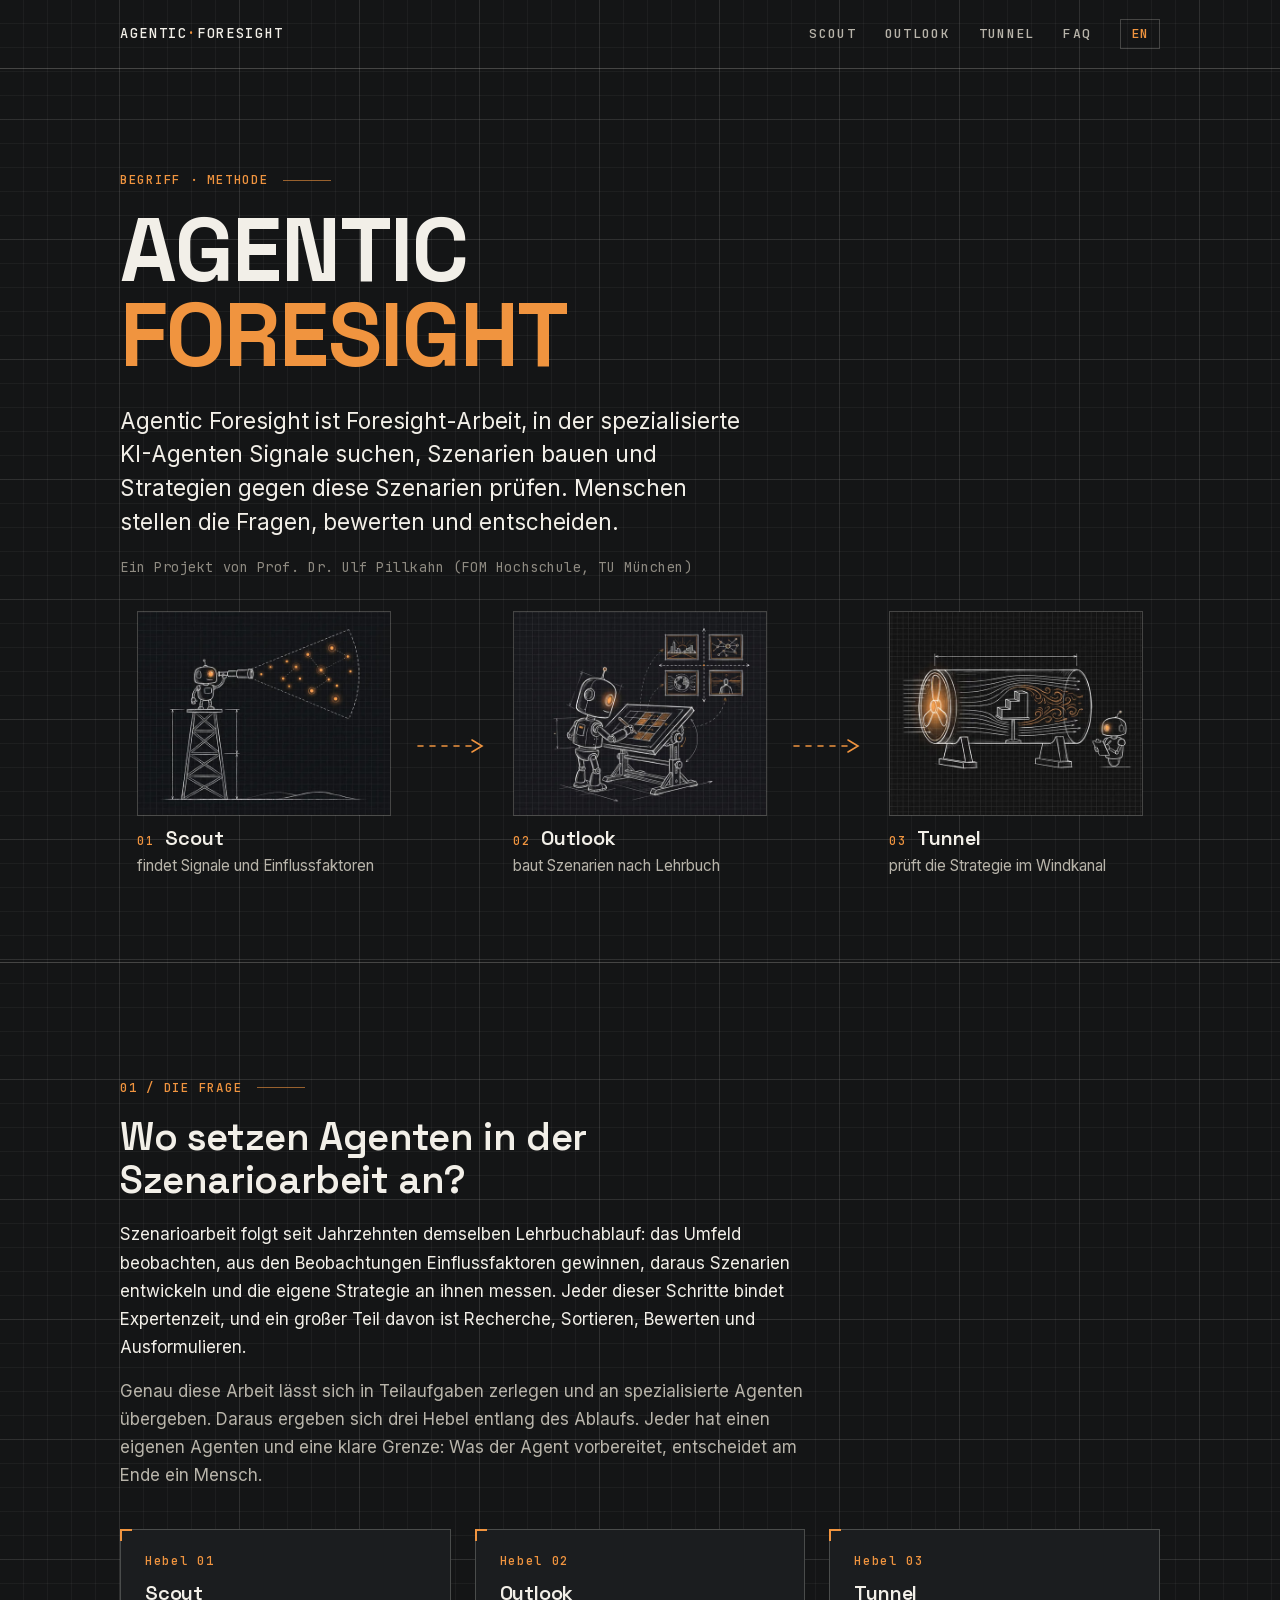
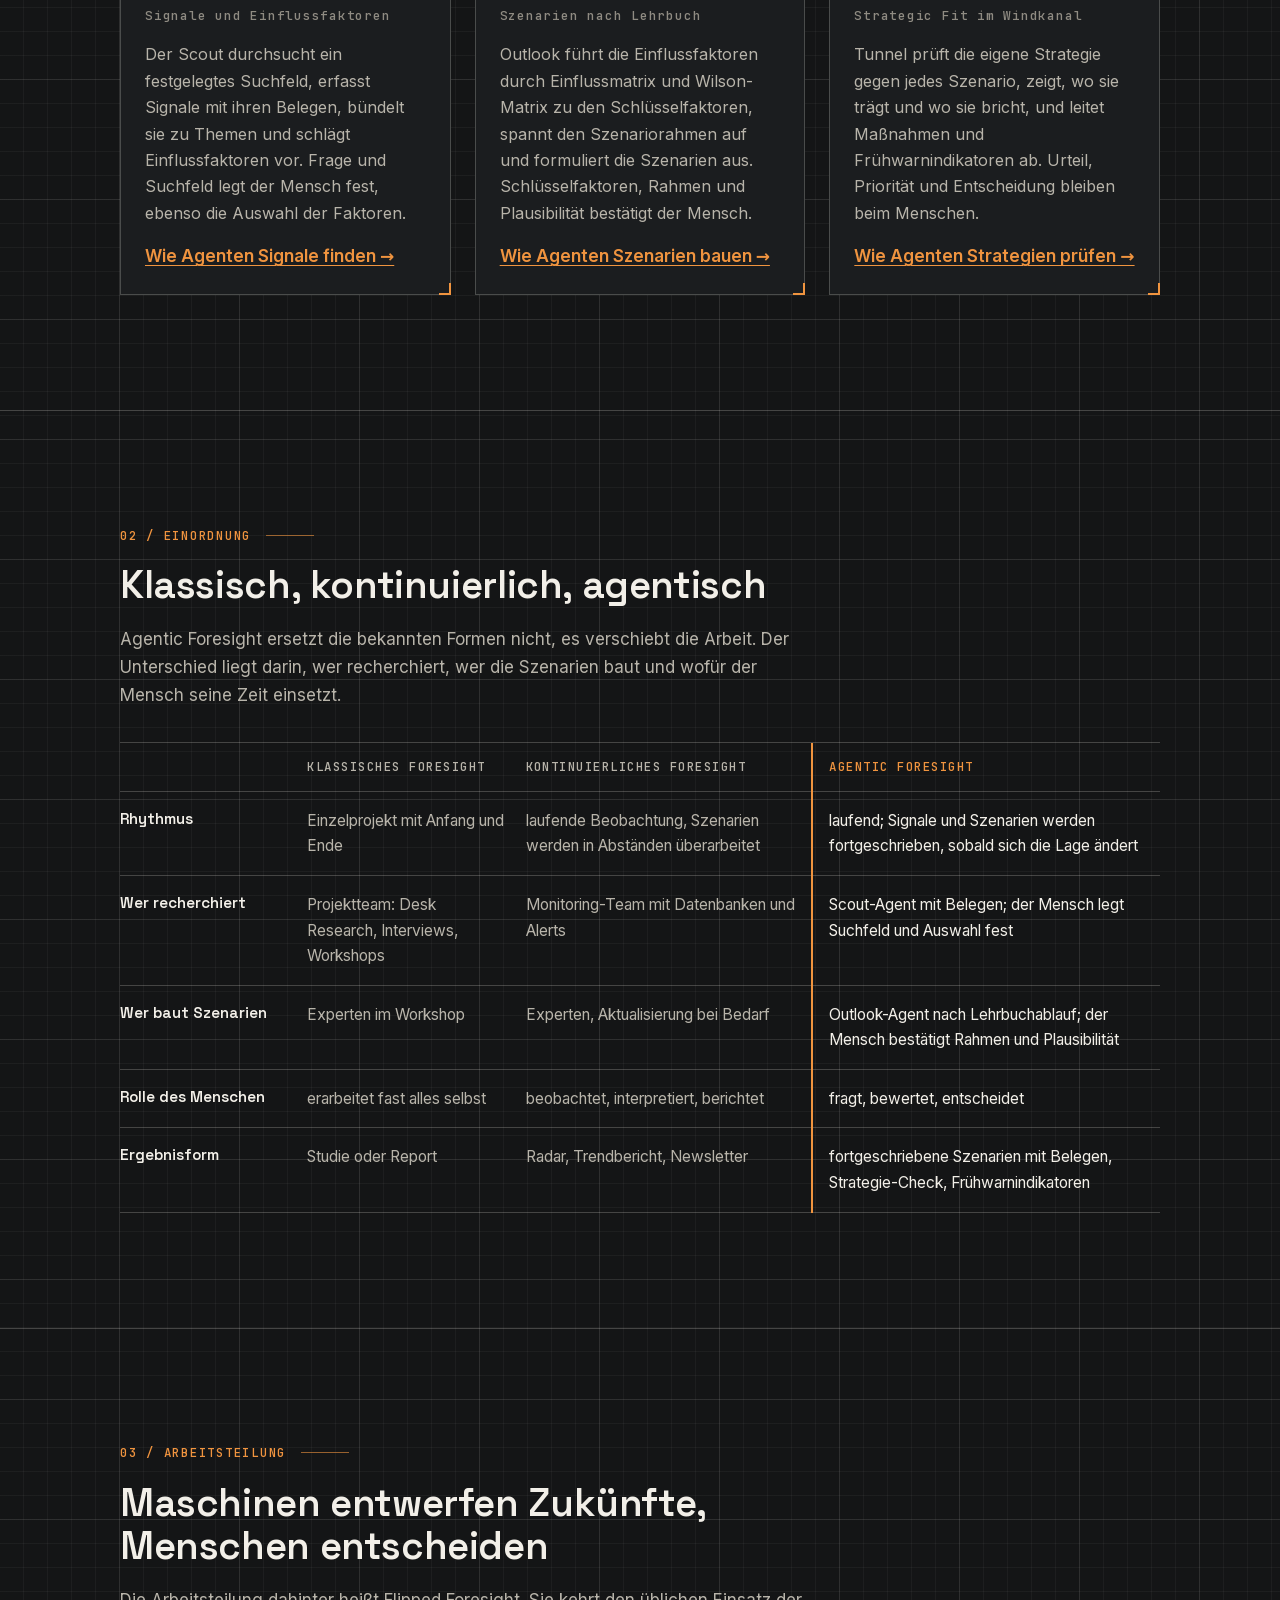
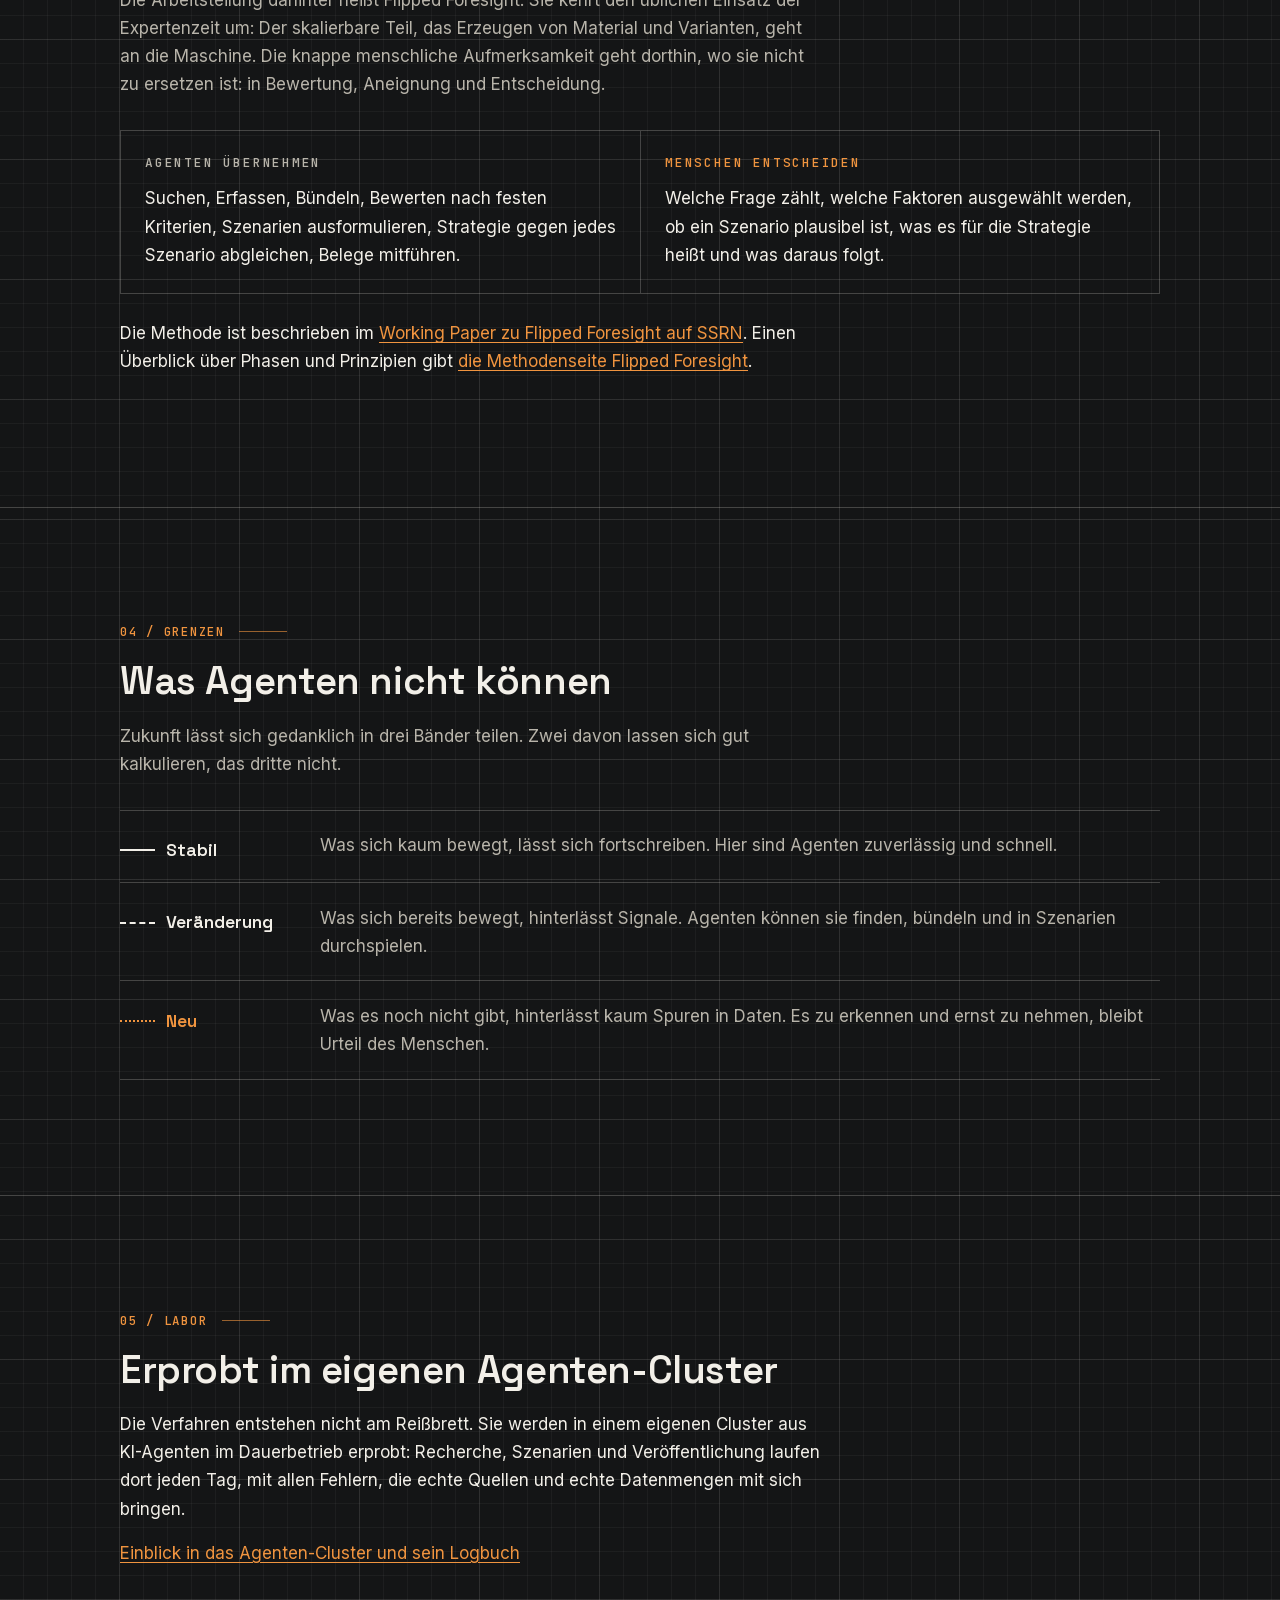
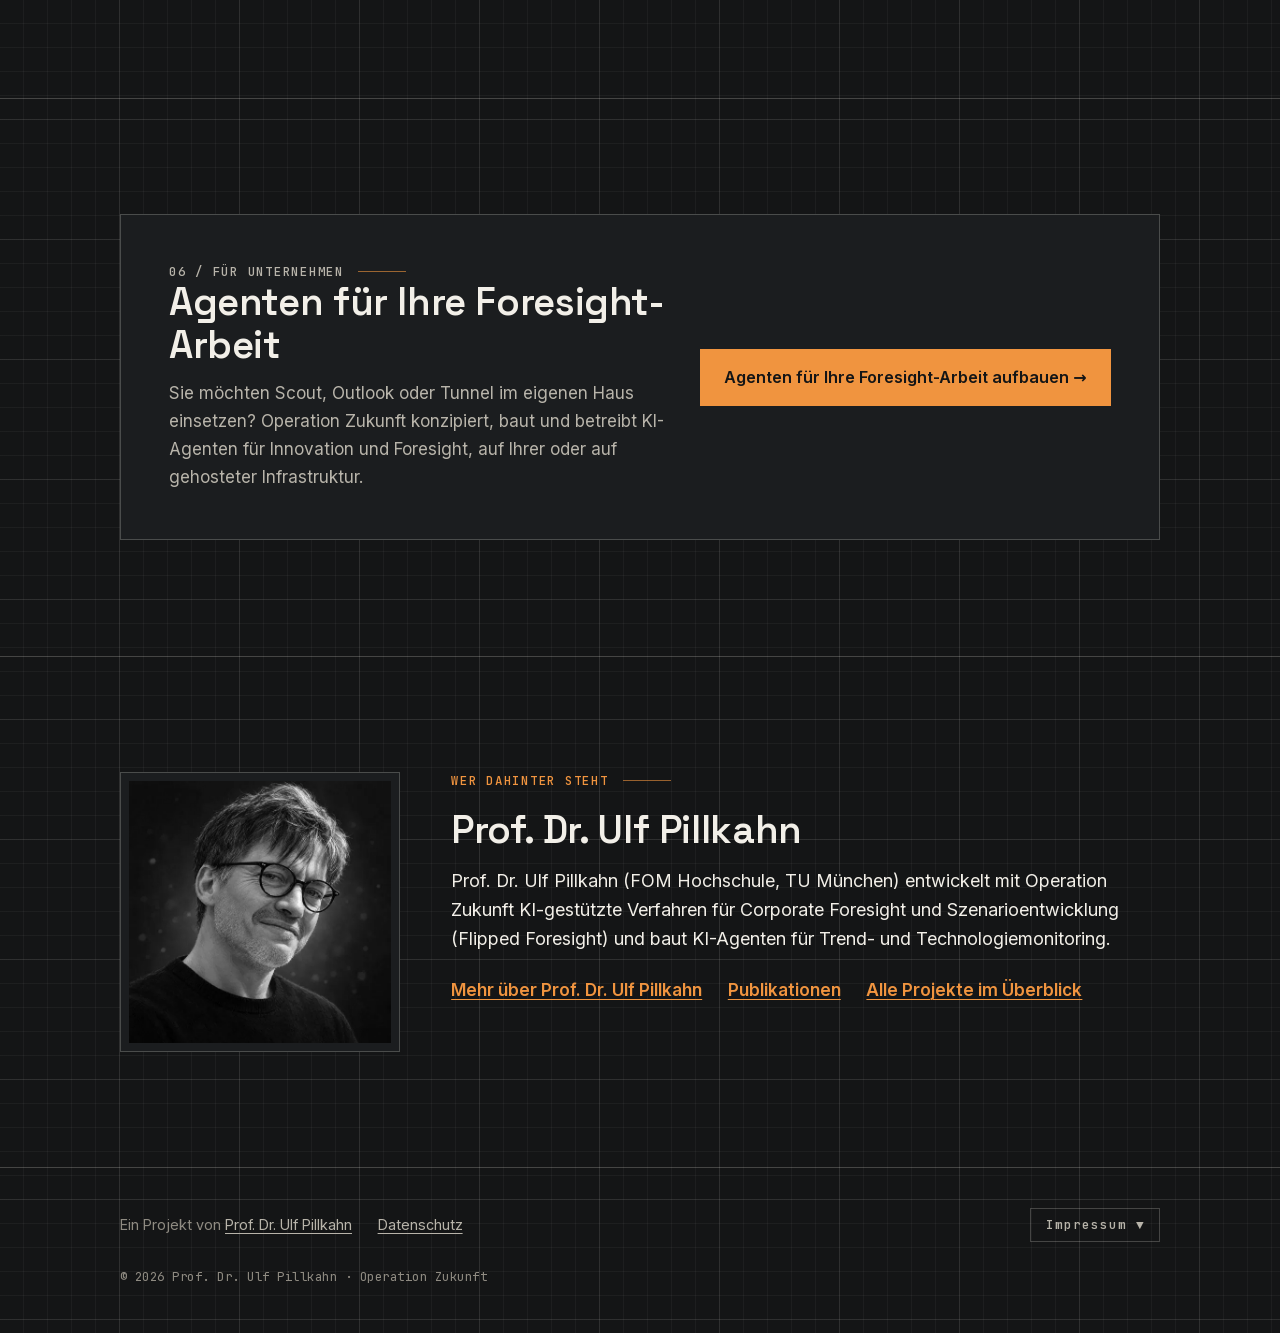
==== commit 6df53c85: "Alle Seiten DE/EN, Higgsfield-Illustrationen, Statistik (Checkpoint 2) Hebelseiten Scout/Outlook/Tun" ====
--- a/index.html
+++ b/index.html
@@ -168,38 +168,11 @@
     <nav class="kette" aria-label="Agenten-Architektur: Scout, Outlook, Tunnel">
       <a class="knoten" href="/scout/" data-track="hebel-scout">
         <!-- figur:scout -->
-<svg class="fig fig-scout" viewBox="0 0 260 220" xmlns="http://www.w3.org/2000/svg" aria-hidden="true" focusable="false">
-  <!-- Konstruktionslinien -->
-  <path class="k" d="M10 205H250M110 18V205"/>
-  <!-- Ausguck: Beine, Streben, Plattform, Geländer -->
-  <path d="M70 205L95 96M150 205L125 96M78 170H142M86 135H134M78 170L134 135M142 170L86 135"/>
-  <path d="M84 96H136V88H84Z"/>
-  <path d="M86 88V72M134 88V72M86 74H134"/>
-  <!-- Agent -->
-  <path d="M101 60h18v26h-18z"/>
-  <rect x="100" y="40" width="20" height="16" rx="4"/>
-  <path d="M110 40V31"/>
-  <circle cx="110" cy="29" r="2.2"/>
-  <circle class="of" cx="115" cy="47" r="2.2"/>
-  <path d="M118 66L132 52"/>
-  <!-- Fernrohr -->
-  <path d="M120 49L156 33L159 39L123 54Z"/>
-  <path d="M156 33L163 30L166 37L159 39"/>
-  <!-- Suchfeld: Sektor vor dem Fernrohr -->
-  <path class="k" d="M166 34L246 4M166 36L240 104M246 4A120 120 0 0 1 240 104"/>
-  <!-- Bemaßung Turmhöhe -->
-  <path class="d" d="M52 96V205M48 96H56M48 205H56"/>
-  <!-- Horizont -->
-  <path class="d" d="M170 205C182 192 194 190 206 196S228 186 250 194"/>
-  <!-- Sichtlinien und Signale -->
-  <path class="k o" d="M166 34L204 30M166 36L229 62M166 35L186 74"/>
-  <circle class="of puls" cx="204" cy="30" r="3.2"/>
-  <circle class="o ring" cx="204" cy="30" r="9"/>
-  <circle class="of puls p2" cx="229" cy="62" r="2.6"/>
-  <circle class="of puls p3" cx="186" cy="74" r="2.2"/>
-  <circle class="of puls p4" cx="236" cy="22" r="1.8"/>
-  <circle class="of puls p2" cx="214" cy="92" r="1.6"/>
-</svg>
+<picture>
+  <source type="image/avif" srcset="/img/scout-560.avif 560w, /img/scout-760.avif 760w, /img/scout.avif 1000w" sizes="(max-width: 900px) 90vw, 330px">
+  <source type="image/webp" srcset="/img/scout-560.webp 560w, /img/scout-760.webp 760w, /img/scout.webp 1000w" sizes="(max-width: 900px) 90vw, 330px">
+  <img src="/img/scout.webp" alt="" width="1000" height="806" fetchpriority="high" decoding="async">
+</picture>
 <!-- /figur -->
         <span class="knoten-name"><small>01</small>Scout</span>
         <span class="knoten-satz">findet Signale und Einflussfaktoren</span>
@@ -207,39 +180,11 @@
       <svg class="verbinder" viewBox="0 0 72 24" aria-hidden="true" focusable="false"><path class="fluss" d="M2 12H62"/><path d="M56 6L66 12L56 18"/></svg>
       <a class="knoten" href="/outlook/" data-track="hebel-outlook">
         <!-- figur:outlook -->
-<svg class="fig fig-outlook" viewBox="0 0 260 220" xmlns="http://www.w3.org/2000/svg" aria-hidden="true" focusable="false">
-  <!-- Konstruktionslinien -->
-  <path class="k" d="M10 205H250M216 14V104M176 59H256"/>
-  <!-- Vier Szenariotafeln im Szenariokreuz -->
-  <rect x="180" y="20" width="32" height="34" rx="2"/>
-  <rect x="220" y="20" width="32" height="34" rx="2"/>
-  <rect x="180" y="64" width="32" height="34" rx="2"/>
-  <rect x="220" y="64" width="32" height="34" rx="2"/>
-  <path d="M185 46L193 38L199 43L207 33M226 46H246M226 40H240M185 90C192 80 200 92 207 82"/>
-  <circle class="of" cx="236" cy="81" r="3"/>
-  <path d="M228 90H244"/>
-  <!-- Zeichentisch mit Einflussmatrix -->
-  <g transform="rotate(-9 118 128)">
-    <rect x="66" y="108" width="104" height="44" rx="2"/>
-    <path class="d" d="M92 108V152M118 108V152M144 108V152M66 123H170M66 137H170"/>
-    <rect class="of mx" x="93" y="109" width="24" height="13"/>
-    <rect class="of mx m2" x="145" y="124" width="24" height="12"/>
-    <rect class="of mx m3" x="119" y="138" width="24" height="13"/>
-  </g>
-  <path d="M84 156L74 205M156 142L166 205M78 182L163 176"/>
-  <!-- Verbindung Tisch → Tafeln -->
-  <path class="k o" d="M168 112L180 96"/>
-  <!-- Bemaßung Szenariokreuz -->
-  <path class="d" d="M180 112H252M180 108V116M252 108V116"/>
-  <!-- Agent mit Stift -->
-  <rect x="24" y="104" width="20" height="16" rx="4"/>
-  <path d="M34 104V95"/>
-  <circle cx="34" cy="93" r="2.2"/>
-  <circle class="of" cx="39" cy="111" r="2.2"/>
-  <path d="M25 124h18v34h-18zM29 158L27 205M39 158L41 205"/>
-  <path d="M43 132L66 126"/>
-  <path class="o" d="M66 126L74 122"/>
-</svg>
+<picture>
+  <source type="image/avif" srcset="/img/outlook-560.avif 560w, /img/outlook-760.avif 760w, /img/outlook.avif 1000w" sizes="(max-width: 900px) 90vw, 330px">
+  <source type="image/webp" srcset="/img/outlook-560.webp 560w, /img/outlook-760.webp 760w, /img/outlook.webp 1000w" sizes="(max-width: 900px) 90vw, 330px">
+  <img src="/img/outlook.webp" alt="" width="1000" height="806" loading="eager" decoding="async">
+</picture>
 <!-- /figur -->
         <span class="knoten-name"><small>02</small>Outlook</span>
         <span class="knoten-satz">baut Szenarien nach Lehrbuch</span>
@@ -247,43 +192,11 @@
       <svg class="verbinder" viewBox="0 0 72 24" aria-hidden="true" focusable="false"><path class="fluss" d="M2 12H62"/><path d="M56 6L66 12L56 18"/></svg>
       <a class="knoten" href="/tunnel/" data-track="hebel-tunnel">
         <!-- figur:tunnel -->
-<svg class="fig fig-tunnel" viewBox="0 0 260 220" xmlns="http://www.w3.org/2000/svg" aria-hidden="true" focusable="false">
-  <!-- Konstruktionslinien -->
-  <path class="k" d="M10 205H250M8 105H206"/>
-  <!-- Windkanal -->
-  <path d="M40 55H190M40 155H190"/>
-  <ellipse cx="40" cy="105" rx="13" ry="50"/>
-  <path d="M190 55C198 55 203 77 203 105S198 155 190 155"/>
-  <path d="M70 155V205M160 155V205M62 205H78M152 205H168"/>
-  <!-- Bemaßung Messstrecke -->
-  <path class="d" d="M56 40H186M56 36V44M186 36V44"/>
-  <!-- Gitter am Einlass -->
-  <path class="d" d="M30 70V140M50 64V146"/>
-  <!-- Gebläse -->
-  <circle class="of" cx="40" cy="105" r="4"/>
-  <path class="o" d="M40 101C38 90 44 84 48 86M44 107C54 112 54 120 50 122M36 107C27 113 25 106 27 102"/>
-  <!-- Strömungslinien -->
-  <path class="str" d="M56 74C86 74 100 72 112 78S150 66 186 72"/>
-  <path class="str s2" d="M56 90C84 90 98 88 108 84S150 82 186 90"/>
-  <path class="str s3" d="M56 124C84 124 98 128 108 132S150 136 186 126"/>
-  <path class="str s2" d="M56 140C88 140 104 142 116 140S152 144 186 140"/>
-  <!-- Turbulenz hinter dem Modell -->
-  <path class="o str s3" d="M150 104c6-7 12 7 18 0s12 7 18 0"/>
-  <path class="o str" d="M150 114c6-6 12 6 18 0s12 6 18 0"/>
-  <!-- Strategiemodell auf Stativ -->
-  <path d="M120 128V155M110 155H130"/>
-  <path d="M104 128V112H114V100H126V92H138V128Z"/>
-  <path class="d" d="M114 112V128M126 100V128"/>
-  <!-- Agent mit Messblatt -->
-  <rect x="220" y="112" width="20" height="16" rx="4"/>
-  <path d="M230 112V103"/>
-  <circle cx="230" cy="101" r="2.2"/>
-  <circle class="of" cx="225" cy="119" r="2.2"/>
-  <path d="M221 132h18v34h-18zM225 166L223 205M235 166L237 205"/>
-  <path d="M221 142L212 136"/>
-  <rect x="203" y="126" width="11" height="15" rx="1"/>
-  <path class="o" d="M205 131H212M205 135H210"/>
-</svg>
+<picture>
+  <source type="image/avif" srcset="/img/tunnel-560.avif 560w, /img/tunnel-760.avif 760w, /img/tunnel.avif 1000w" sizes="(max-width: 900px) 90vw, 330px">
+  <source type="image/webp" srcset="/img/tunnel-560.webp 560w, /img/tunnel-760.webp 760w, /img/tunnel.webp 1000w" sizes="(max-width: 900px) 90vw, 330px">
+  <img src="/img/tunnel.webp" alt="" width="1000" height="806" loading="eager" decoding="async">
+</picture>
 <!-- /figur -->
         <span class="knoten-name"><small>03</small>Tunnel</span>
         <span class="knoten-satz">prüft die Strategie im Windkanal</span>
--- a/css/style.css
+++ b/css/style.css
@@ -105,7 +105,7 @@
 .knoten { display: block; text-decoration: none; color: var(--kreide); padding: 1rem 1rem 1.2rem;
   border: 1px solid transparent; position: relative; }
 .knoten:hover { border-color: var(--linie); }
-.knoten svg { width: 100%; height: auto; aspect-ratio: 260 / 220; }
+.knoten img { width: 100%; height: auto; border: 1px solid var(--linie); }
 .knoten-name { display: flex; align-items: baseline; gap: .7rem; margin-top: .6rem;
   font: 600 1.25rem/1.2 var(--f-titel); }
 .knoten-name small { font: 500 .72rem/1 var(--f-mono); letter-spacing: .14em; color: var(--orange); }
@@ -115,27 +115,8 @@
   vector-effect: non-scaling-stroke; }
 .verbinder .fluss { stroke-dasharray: 5 7; animation: fluss 1.4s linear infinite; }
 
-/* ---------- 8. Figuren ---------- */
-.fig { fill: none; stroke: var(--kreide); stroke-width: 1.6; stroke-linecap: round; stroke-linejoin: round; }
-.fig * { vector-effect: non-scaling-stroke; }
-.fig .k { stroke-opacity: .32; stroke-dasharray: 2 5; }
-.fig .d { stroke-opacity: .45; }
-.fig .o { stroke: var(--orange); }
-.fig .k.o { stroke-opacity: .7; }
-.fig .of { fill: var(--orange); stroke: none; }
-.fig .mx { opacity: .85; }
-.fig .ring { stroke-opacity: .6; }
-/* Bewegung: nur Startseite (.kette), überall aus bei reduced motion */
-.kette .fig .puls { animation: puls 2.6s ease-in-out infinite; }
-.kette .fig .p2 { animation-delay: .7s; } .kette .fig .p3 { animation-delay: 1.3s; } .kette .fig .p4 { animation-delay: 1.9s; }
-.kette .fig .ring { transform-box: fill-box; transform-origin: center; animation: ring 2.6s ease-out infinite; }
-.kette .fig .str { stroke-dasharray: 14 6; animation: fluss 2.2s linear infinite; }
-.kette .fig .s2 { animation-duration: 2.8s; } .kette .fig .s3 { animation-duration: 1.8s; }
-.kette .fig .mx { animation: puls 3.4s ease-in-out infinite; }
-.kette .fig .m2 { animation-delay: 1.1s; } .kette .fig .m3 { animation-delay: 2.2s; }
+/* ---------- 8. Bewegung (nur Verbinder der Kette, CSS only) ---------- */
 @keyframes fluss { to { stroke-dashoffset: -24; } }
-@keyframes puls { 0%, 100% { opacity: 1; } 50% { opacity: .35; } }
-@keyframes ring { 0% { transform: scale(.4); opacity: .9; } 100% { transform: scale(1.5); opacity: 0; } }
 @media (prefers-reduced-motion: reduce) {
   *, *::before, *::after { animation: none !important; transition: none !important; }
   html { scroll-behavior: auto; }
@@ -245,3 +226,74 @@
   .band { grid-template-columns: 1fr; gap: .5rem; }
   .kopf .huelle { padding-block: .9rem; }
 }
+
+/* ---------- 13. Hebelseiten ---------- */
+.seite-auftakt { padding-block: clamp(3rem, 7vw, 5.5rem) clamp(2.5rem, 5vw, 4rem); }
+.seite-auftakt .huelle { display: grid; grid-template-columns: minmax(0, 1.1fr) minmax(0, .9fr); gap: clamp(2rem, 5vw, 4rem); align-items: center; }
+.seite-auftakt h1 { font-size: clamp(2rem, 4.6vw, 3.3rem); font-weight: 700; line-height: 1.05; margin-bottom: 1.4rem; }
+.seite-auftakt h1 span { color: var(--orange); }
+.antwort { font-size: clamp(1.1rem, 1.8vw, 1.3rem); line-height: 1.55; margin: 0; }
+.blatt { margin: 0; border: 1px solid var(--linie); background: var(--flaeche); padding: 8px; position: relative; }
+.blatt::before, .blatt::after { content: ""; position: absolute; width: 12px; height: 12px; border-color: var(--orange); border-style: solid; }
+.blatt::before { top: -1px; left: -1px; border-width: 2px 0 0 2px; }
+.blatt::after { bottom: -1px; right: -1px; border-width: 0 2px 2px 0; }
+.blatt img { width: 100%; height: auto; }
+.blatt figcaption { font: 400 .75rem/1.4 var(--f-mono); color: var(--kreide-3); letter-spacing: .04em; padding: .6rem .2rem .1rem; }
+.schritte { list-style: none; margin: 2rem 0 0; padding: 0; counter-reset: s; border-top: 1px solid var(--linie); max-width: 52rem; }
+.schritte li { counter-increment: s; display: grid; grid-template-columns: 3.2rem minmax(0, 1fr); gap: 1rem;
+  padding: 1.2rem 0; border-bottom: 1px solid var(--linie); }
+.schritte li::before { content: counter(s, decimal-leading-zero); font: 500 .85rem/1.6 var(--f-mono); color: var(--orange); letter-spacing: .1em; }
+.schritte b { display: block; font: 600 1.05rem/1.4 var(--f-titel); margin-bottom: .2rem; }
+.schritte p { margin: 0; color: var(--kreide-2); }
+.rollen { width: 100%; border-collapse: collapse; min-width: 600px; font-size: .97rem; }
+.rollen th, .rollen td { text-align: left; vertical-align: top; padding: 1rem 1rem 1rem 0; border-bottom: 1px solid var(--linie); }
+.rollen thead th { font: 500 .78rem/1.3 var(--f-mono); letter-spacing: .12em; text-transform: uppercase; color: var(--kreide-2); }
+.rollen thead .mensch { color: var(--orange); }
+.rollen tbody th { font: 600 .95rem/1.4 var(--f-titel); width: 22%; }
+.rollen td { color: var(--kreide-2); width: 39%; }
+.rollen td.mensch { color: var(--kreide); border-left: 2px solid var(--orange); padding-left: 1rem; }
+.liste { margin: 0; padding-left: 1.2rem; color: var(--kreide-2); max-width: var(--lese); }
+.liste li { margin-bottom: .6rem; }
+.liste li::marker { color: var(--orange); }
+.werkzeug { border: 1px solid var(--linie); background: var(--flaeche); padding: clamp(1.4rem, 3vw, 2.2rem); max-width: 52rem; }
+.werkzeug p { color: var(--kreide-2); }
+.werkzeug p:last-child { margin: 0; }
+.werkzeug a { font-weight: 600; }
+.quellen { font-size: .9rem; color: var(--kreide-3); max-width: 52rem; margin: 1.6rem 0 0; padding-left: 1.2rem; }
+.quellen li { margin-bottom: .4rem; }
+.weiterblaettern { display: flex; flex-wrap: wrap; justify-content: space-between; gap: 1rem; margin-top: 3rem; padding-top: 1.4rem; border-top: 1px solid var(--linie); }
+.weiterblaettern a { font: 500 .85rem/1.4 var(--f-mono); letter-spacing: .06em; text-decoration: none; }
+.aufruf-knapp { display: flex; flex-wrap: wrap; align-items: center; justify-content: space-between; gap: 1.2rem 2rem;
+  border: 1px solid var(--linie); background: var(--flaeche); padding: 1.6rem clamp(1.2rem, 3vw, 2rem); }
+.aufruf-knapp p { margin: 0; max-width: 36rem; color: var(--kreide-2); }
+@media (max-width: 900px) {
+  .seite-auftakt .huelle { grid-template-columns: 1fr; }
+}
+
+/* ---------- 14. FAQ ---------- */
+.faq { border-bottom: 1px solid var(--linie); max-width: 52rem; }
+.faq:first-of-type { border-top: 1px solid var(--linie); }
+.faq summary { cursor: pointer; list-style: none; padding: 1.2rem 2.4rem 1.2rem 0; position: relative;
+  font: 600 1.1rem/1.4 var(--f-titel); }
+.faq summary::-webkit-details-marker { display: none; }
+.faq summary::after { content: "+"; position: absolute; right: .2rem; top: 1.05rem; font: 400 1.4rem/1 var(--f-mono); color: var(--orange); }
+.faq[open] summary::after { content: "–"; }
+.faq .antwort-faq { padding: 0 0 1.3rem; color: var(--kreide-2); }
+.faq .antwort-faq p:first-child { color: var(--kreide); font-weight: 500; }
+.glossar { display: grid; grid-template-columns: 14rem minmax(0, 1fr); margin: 2rem 0 0; border-top: 1px solid var(--linie); max-width: 60rem; }
+.glossar dt, .glossar dd { padding: 1rem 0; border-bottom: 1px solid var(--linie); margin: 0; }
+.glossar dt { font: 600 1rem/1.4 var(--f-titel); padding-right: 1.5rem; }
+.glossar dd { color: var(--kreide-2); }
+@media (max-width: 640px) {
+  .glossar { grid-template-columns: 1fr; }
+  .glossar dt { border-bottom: 0; padding-bottom: .2rem; }
+  .glossar dd { padding-top: 0; }
+}
+
+/* ---------- 15. Rechtstexte ---------- */
+.recht { max-width: 46rem; }
+.recht h2 { font-size: 1.3rem; margin: 2.4rem 0 .8rem; max-width: none; }
+.recht p, .recht li { color: var(--kreide-2); }
+.recht ul { padding-left: 1.2rem; }
+.hinweis { border-left: 2px solid var(--orange); padding: .6rem 0 .6rem 1rem; color: var(--kreide); }
+.seite-auftakt .huelle.einfach { display: block; }
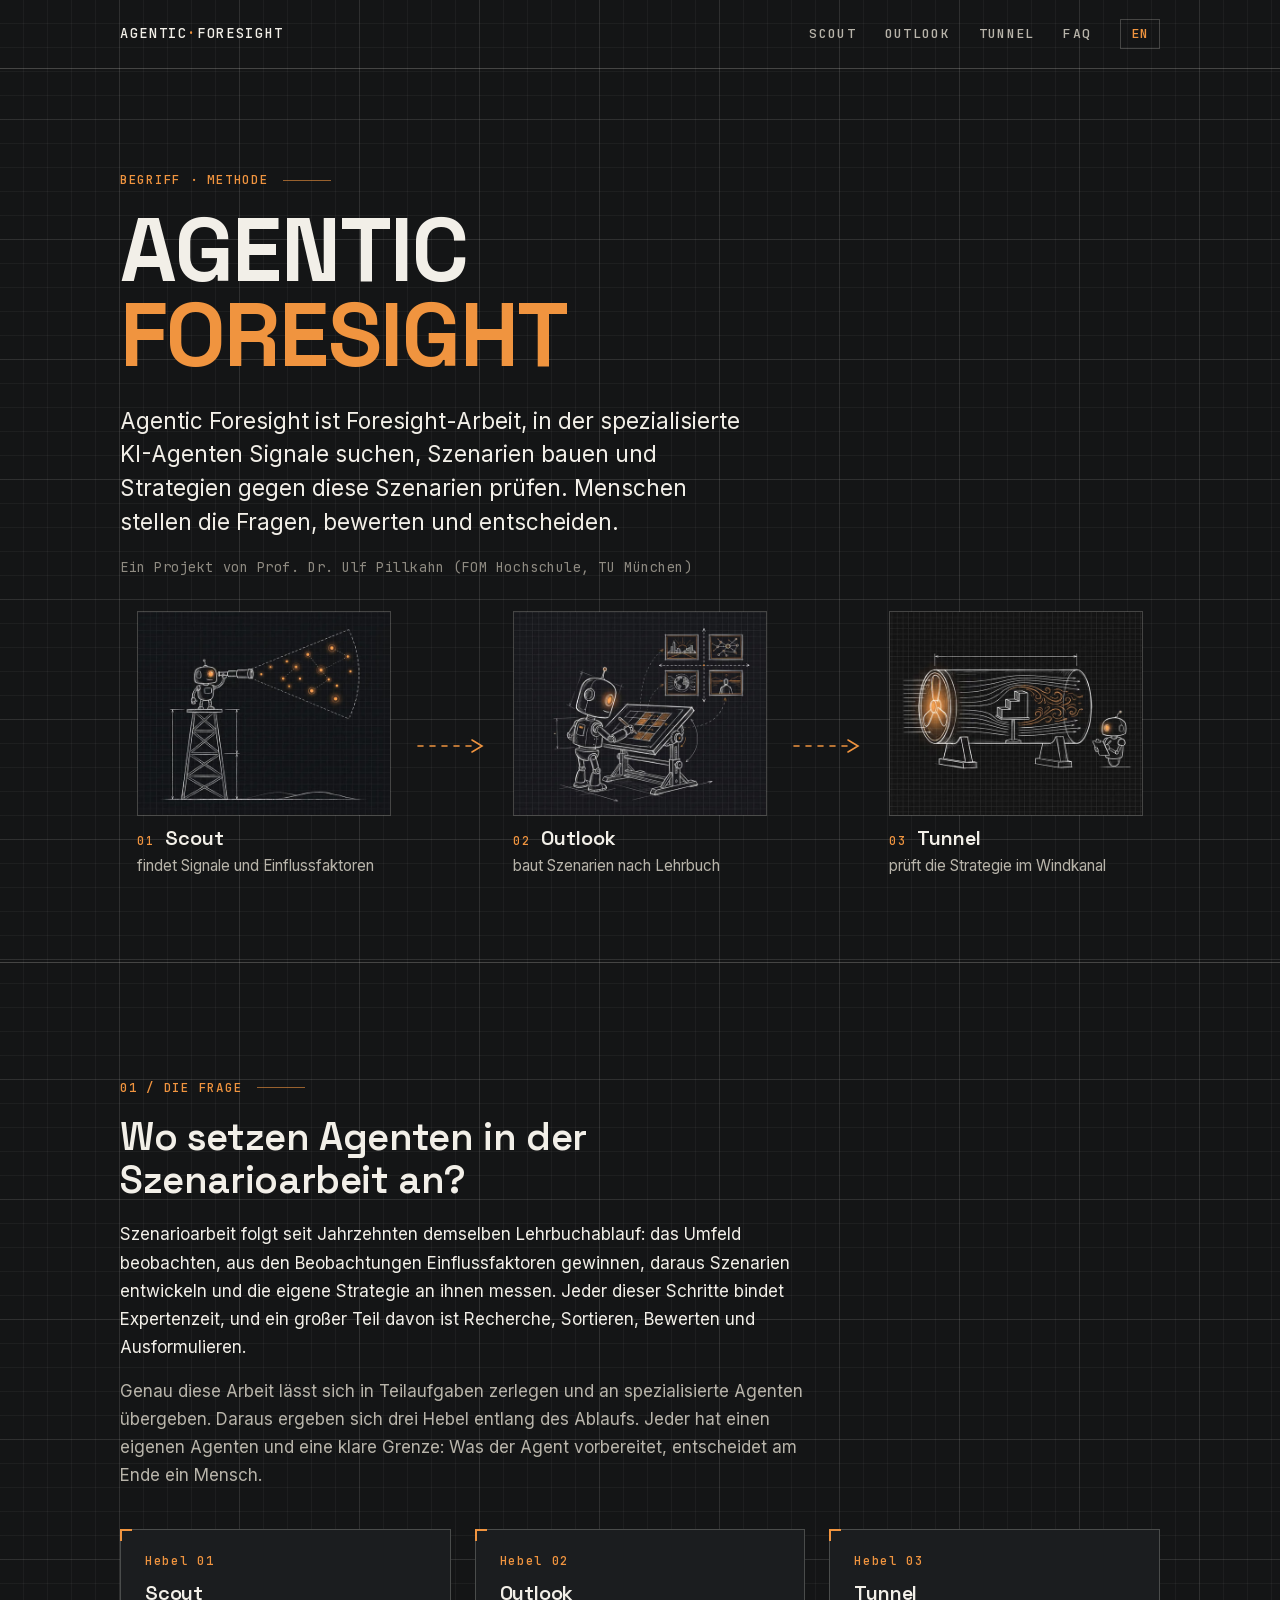
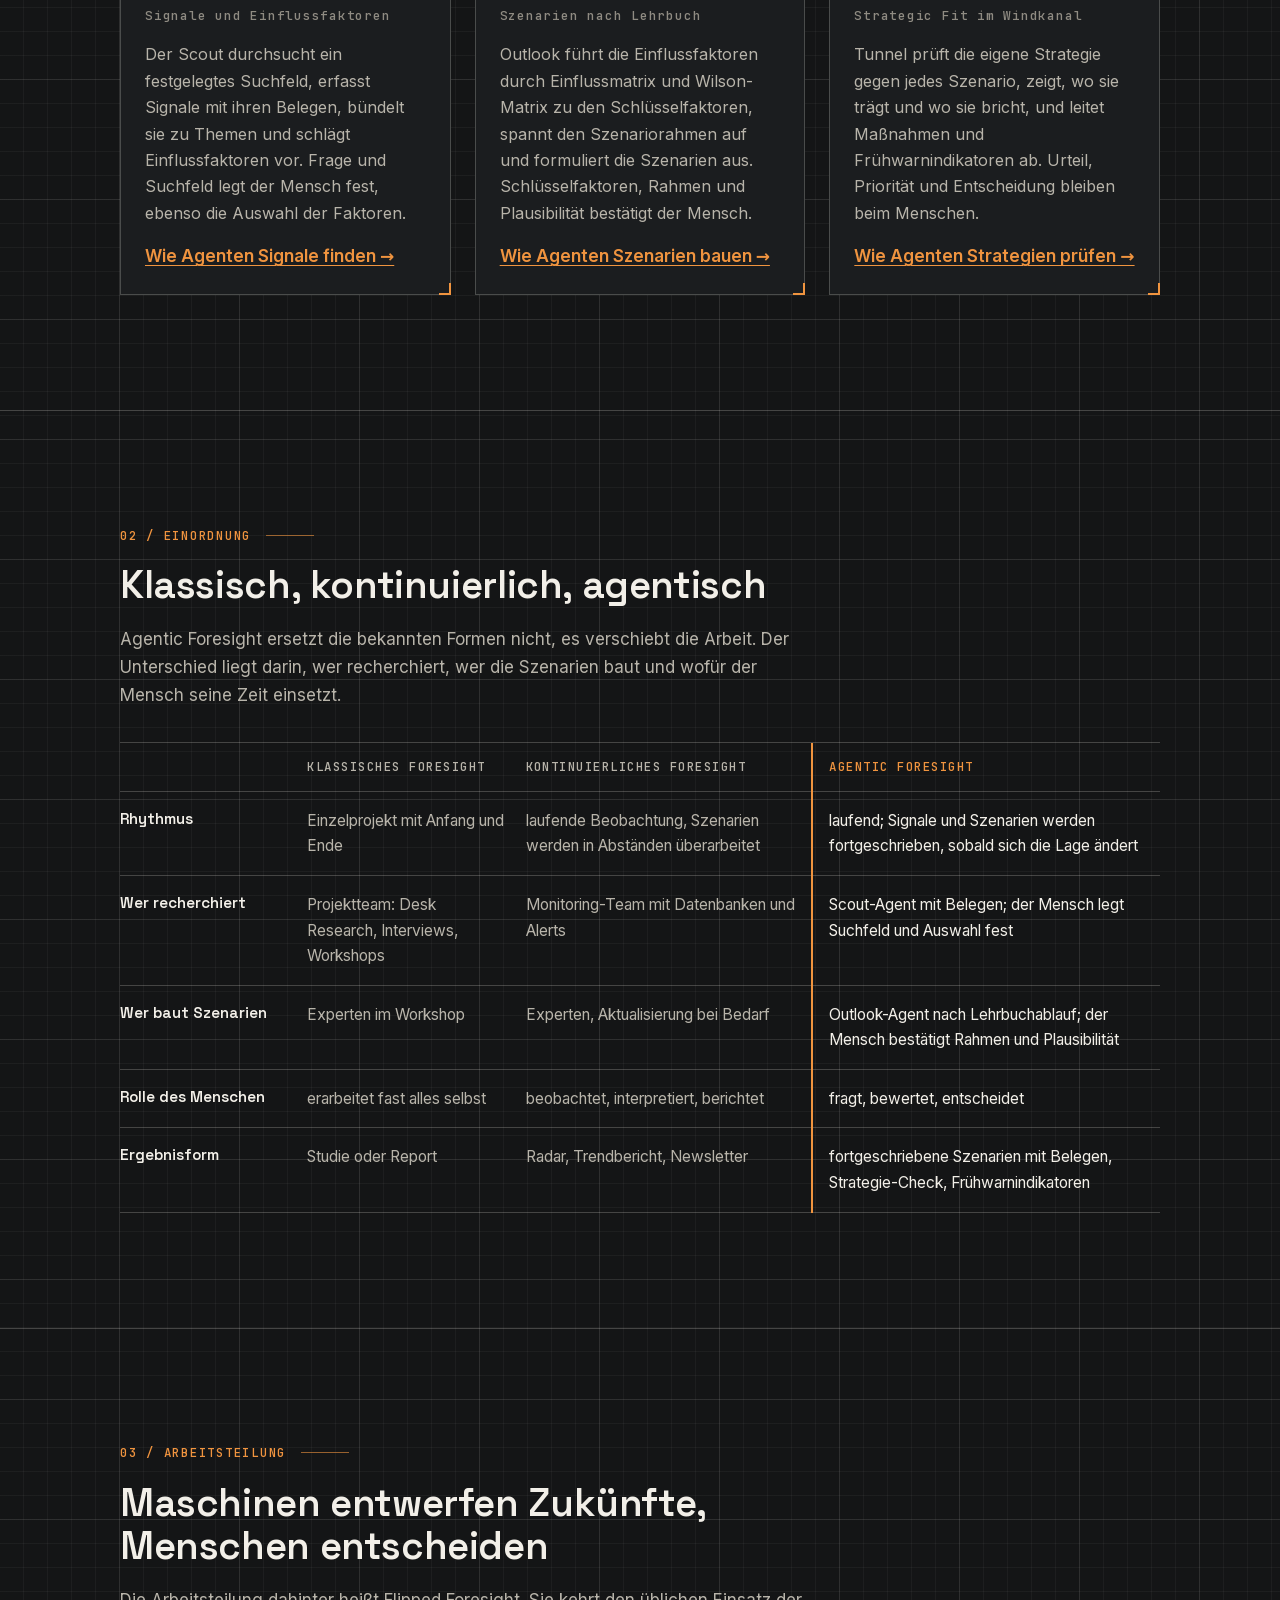
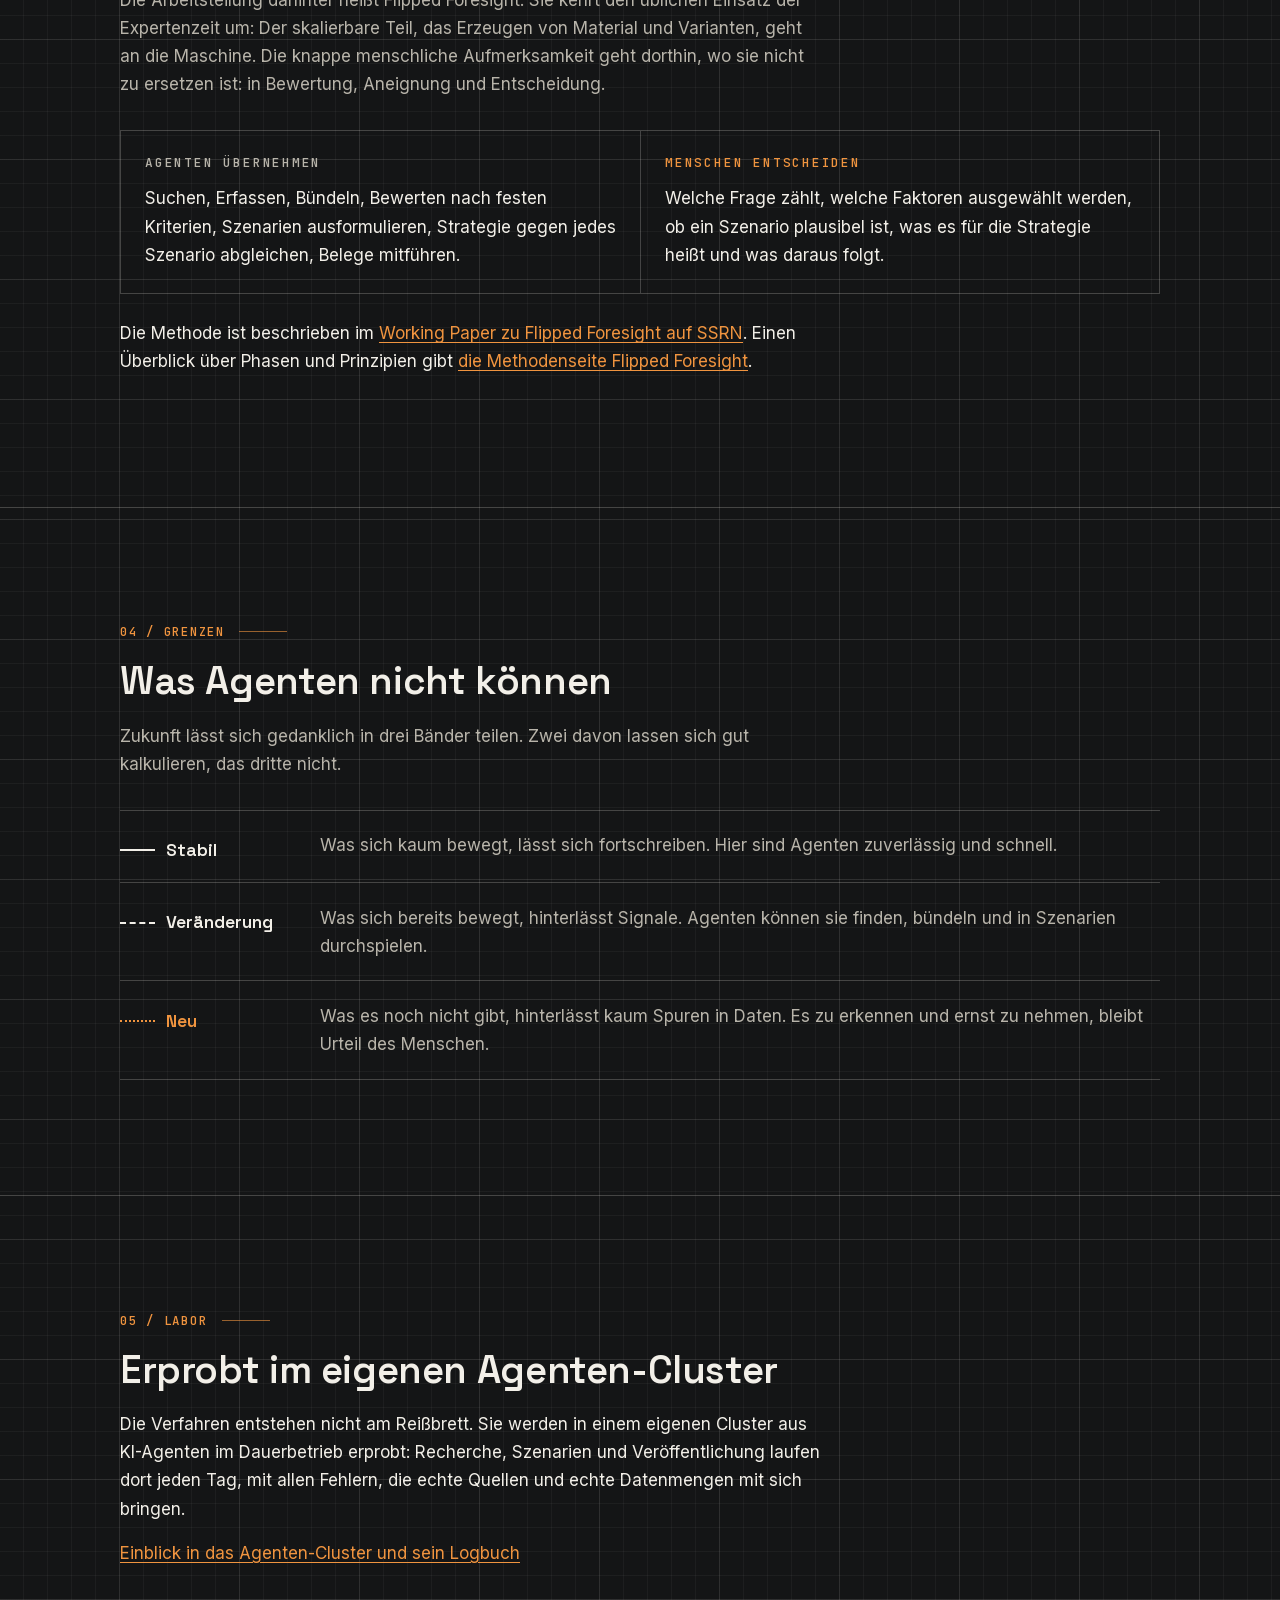
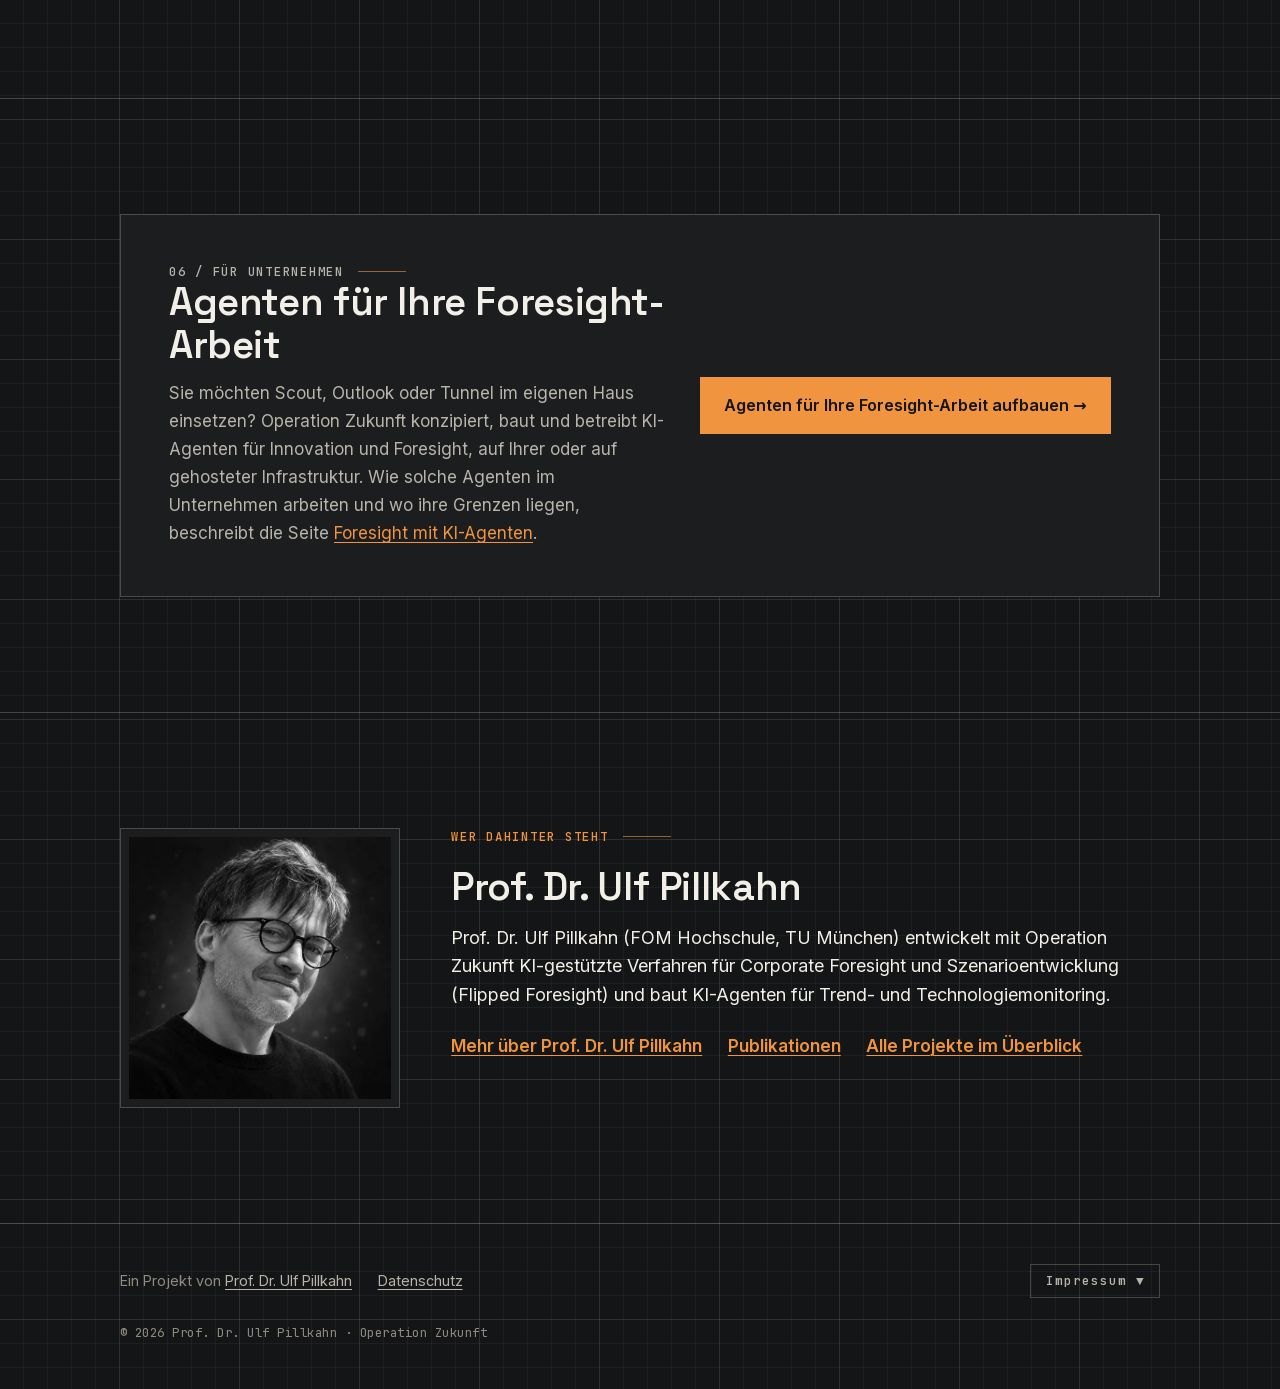
==== commit 91dee089: "Link auf die Leitseite „Foresight mit KI-Agenten“ bei Operation Zukunft - Abschnitt „Für Unternehmen" ====
--- a/index.html
+++ b/index.html
@@ -317,7 +317,7 @@
       <div>
         <p class="label">06 / Für Unternehmen</p>
         <h2>Agenten für Ihre Foresight-Arbeit</h2>
-        <p>Sie möchten Scout, Outlook oder Tunnel im eigenen Haus einsetzen? Operation Zukunft konzipiert, baut und betreibt KI-Agenten für Innovation und Foresight, auf Ihrer oder auf gehosteter Infrastruktur.</p>
+        <p>Sie möchten Scout, Outlook oder Tunnel im eigenen Haus einsetzen? Operation Zukunft konzipiert, baut und betreibt KI-Agenten für Innovation und Foresight, auf Ihrer oder auf gehosteter Infrastruktur. Wie solche Agenten im Unternehmen arbeiten und wo ihre Grenzen liegen, beschreibt die Seite <a href="https://operation-zukunft.de/foresight-mit-ki-agenten/" data-track="link-leitseite">Foresight mit KI-Agenten</a>.</p>
       </div>
       <a class="knopf" href="https://operation-zukunft.de/#angebote" data-track="cta-angebot">Agenten für Ihre Foresight-Arbeit aufbauen →</a>
     </div>
